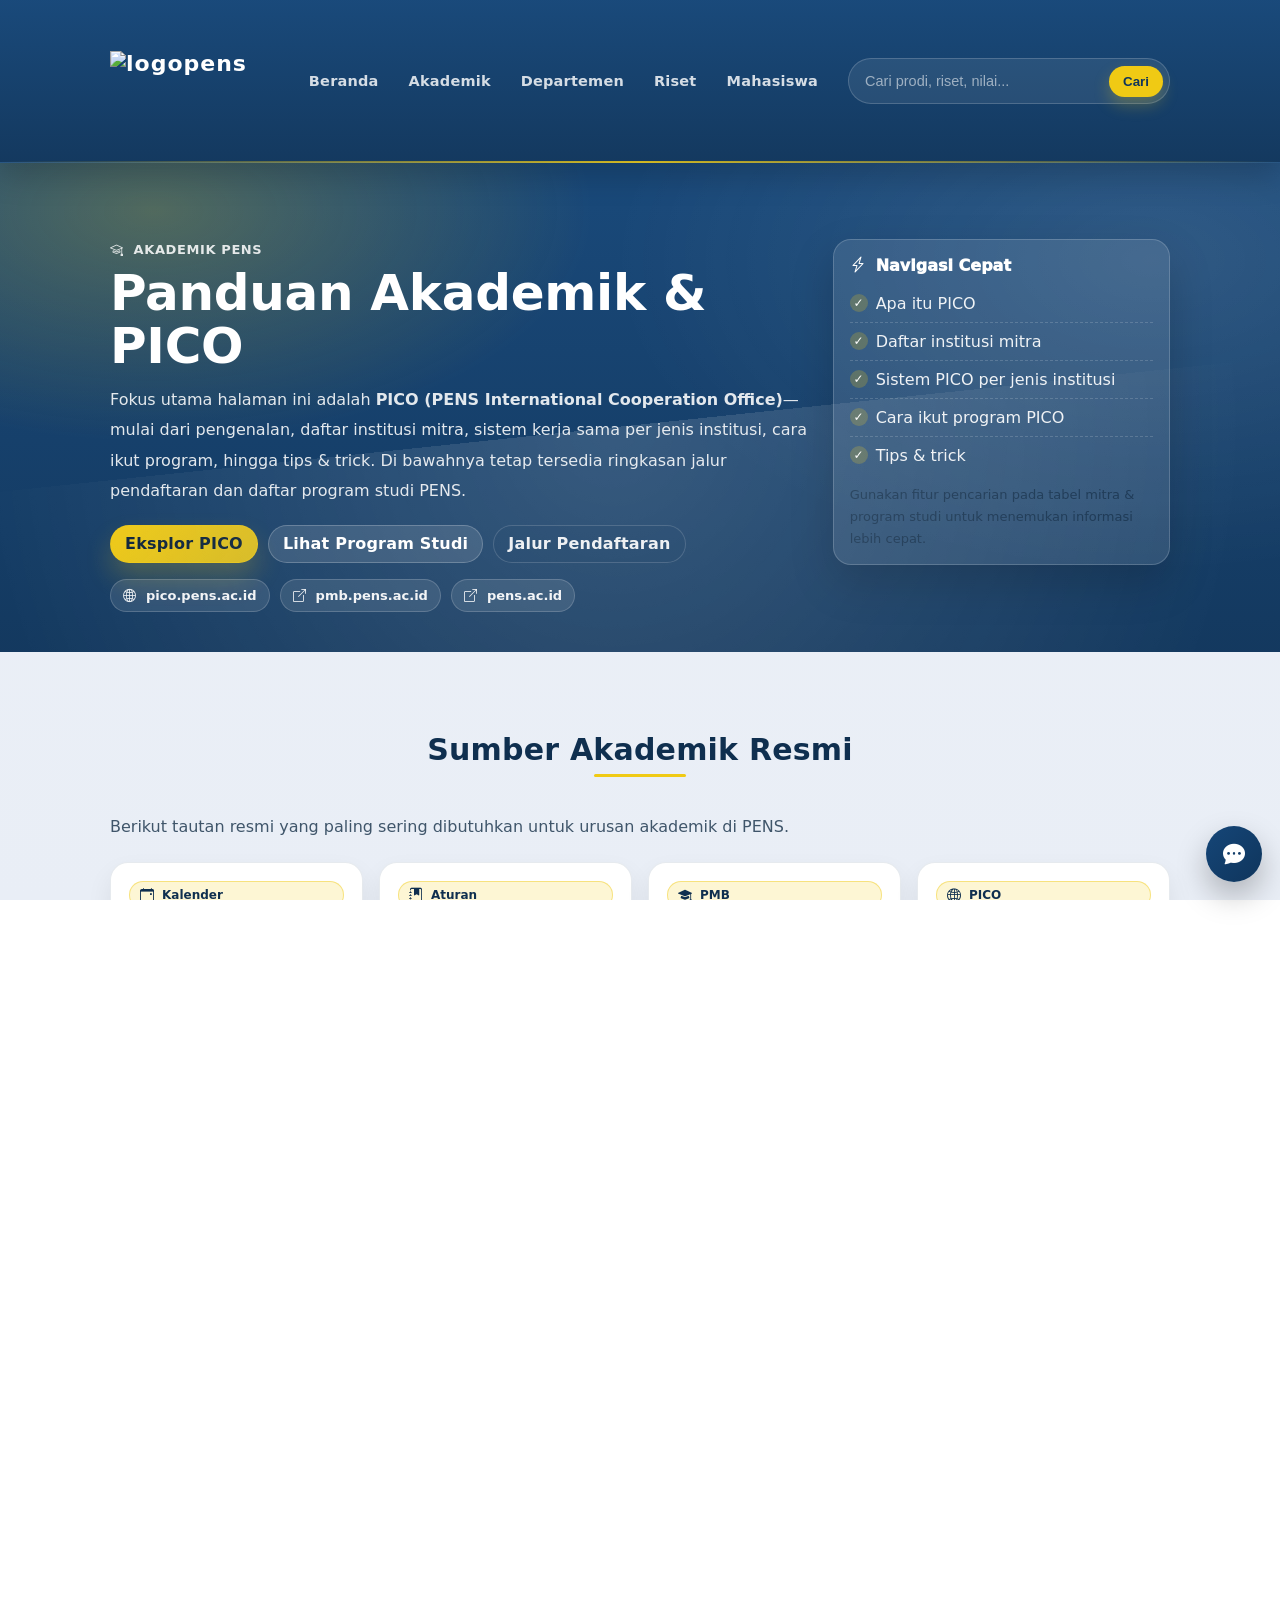
==== akademik.html @ 9e7ff904 "Add files via upload" ====
<!DOCTYPE html>
<html lang="id">
  <head>
    <meta charset="utf-8" />
    <meta name="viewport" content="width=device-width, initial-scale=1.0" />
    <title>Akademik - PENS</title>
    <meta
      name="description"
      content="Informasi akademik PENS: jalur pendaftaran, PICO (International Cooperation Office), dan daftar program studi PENS dari sumber resmi."
    />
    <link
      rel="stylesheet"
      href="https://cdn.jsdelivr.net/npm/bootstrap-icons@1.11.3/font/bootstrap-icons.min.css"
    />
    <style>
      :root {
        /* Warna identitas PENS (biru + kuning keemasan) */
        --pens-blue: #154678;
        --pens-blue-2: #0f355c;
        --pens-gold: #f0ca14;

        /* Neutrals */
        --bg: #f6f8fc;
        --text: #102a43;

        --radius: 14px;
        --shadow: 0 10px 28px rgba(0, 0, 0, 0.18);
        --navbar-h: 74px;
        --subnav-h: 56px;
      }

      * {
        box-sizing: border-box;
      }

      html,
      body {
        height: 100%;
        margin: 0;
        padding: 0;
      }

      body {
        margin: 0;
        font-family: ui-sans-serif, system-ui, -apple-system, Segoe UI, Roboto,
          Arial, sans-serif;
        background: var(--bg);
        color: var(--text);
        padding-top: var(--navbar-h);
      }

      a {
        color: inherit;
      }

      .sr-only {
        position: absolute;
        width: 1px;
        height: 1px;
        padding: 0;
        margin: -1px;
        overflow: hidden;
        clip: rect(0, 0, 0, 0);
        white-space: nowrap;
        border: 0;
      }

      /* NAVBAR */
      .navbar {
        position: fixed;
        inset: 0 0 auto 0;
        z-index: 1000;

        /* Tampilan modern: gradient + sedikit transparan */
        background: linear-gradient(
          180deg,
          rgba(21, 70, 120, 0.98),
          rgba(15, 53, 92, 0.98)
        );
        border-bottom: 1px solid rgba(255, 255, 255, 0.08);
        box-shadow: 0 14px 28px rgba(0, 0, 0, 0.18);
        backdrop-filter: blur(10px);
      }

      .navbar::after {
        /* garis aksen tipis kuning khas */
        content: "";
        position: absolute;
        left: 0;
        right: 0;
        bottom: -1px;
        height: 2px;
        background: linear-gradient(
          90deg,
          transparent,
          var(--pens-gold),
          transparent
        );
        opacity: 0.85;
        pointer-events: none;
      }

      .container {
        max-width: 1200px;
        margin: 0 auto;
        padding: 12px 20px;
        min-height: var(--navbar-h);
        display: flex;
        align-items: center;
        justify-content: space-between;
        gap: 16px;
        flex-wrap: wrap;
      }

      /* BRAND */
      .brand {
        display: inline-flex;
        align-items: center;
        padding: 0;
        font-size: 22px;
        font-weight: 850;
        letter-spacing: 1px;
        color: #ffffff;
        text-decoration: none;
        border-radius: 12px;
        transition: background 180ms ease;
      }

      .brand:hover {
        background: rgba(255, 255, 255, 0.08);
      }

      .brand:focus-visible {
        outline: 3px solid rgba(240, 202, 20, 0.55);
        outline-offset: 2px;
      }

      .brand-accent {
        color: var(--pens-gold);
      }

      /* TOGGLER */
      .navbar-toggler {
        display: none;
        background: rgba(255, 255, 255, 0.06);
        border: 1px solid rgba(255, 255, 255, 0.2);
        padding: 10px;
        border-radius: 12px;
        cursor: pointer;
        transition: transform 160ms ease, background 160ms ease,
          border-color 160ms ease;
      }

      .navbar-toggler:hover {
        transform: translateY(-1px);
        background: rgba(255, 255, 255, 0.09);
        border-color: rgba(255, 255, 255, 0.28);
      }

      .navbar-toggler:focus-visible {
        outline: 3px solid rgba(240, 202, 20, 0.55);
        outline-offset: 2px;
      }

      .toggler-icon {
        width: 22px;
        height: 2px;
        background: #ffffff;
        position: relative;
        display: block;
        border-radius: 99px;
        transition: background 160ms ease;
      }

      .toggler-icon::before,
      .toggler-icon::after {
        content: "";
        width: 22px;
        height: 2px;
        background: #ffffff;
        position: absolute;
        left: 0;
        border-radius: 99px;
        transition: transform 180ms ease, top 180ms ease;
      }

      .toggler-icon::before {
        top: -6px;
      }

      .toggler-icon::after {
        top: 6px;
      }

      /* Animasi jadi X saat open */
      .navbar.is-open .toggler-icon {
        background: transparent;
      }

      .navbar.is-open .toggler-icon::before {
        top: 0;
        transform: rotate(45deg);
      }

      .navbar.is-open .toggler-icon::after {
        top: 0;
        transform: rotate(-45deg);
      }

      /* COLLAPSE */
      .navbar-collapse {
        display: flex;
        align-items: center;
        gap: 18px;
      }

      /* NAV */
      .navbar-nav {
        list-style: none;
        display: flex;
        gap: 6px;
        padding: 0;
        margin: 0;
        flex-wrap: wrap;
      }

      .nav-link {
        display: block;
        padding: 10px 12px;
        border-radius: 12px;
        color: rgba(255, 255, 255, 0.82);
        text-decoration: none;
        font-weight: 650;
        font-size: 14.5px;
        letter-spacing: 0.2px;
        position: relative;
        transition: background 160ms ease, color 160ms ease;
      }

      .nav-link:hover {
        background: rgba(240, 202, 20, 0.14);
        color: #ffffff;
      }

      .nav-link:focus-visible {
        outline: 3px solid rgba(240, 202, 20, 0.55);
        outline-offset: 2px;
      }

      .nav-link::after {
        content: "";
        position: absolute;
        left: 12px;
        right: 12px;
        bottom: 6px;
        height: 2px;
        border-radius: 99px;
        background: var(--pens-gold);
        transform: scaleX(0);
        transform-origin: left;
        transition: transform 180ms ease;
        opacity: 0.9;
      }

      .nav-link:hover::after {
        transform: scaleX(1);
      }

      /* SEARCH */
      .navbar-search {
        display: flex;
        align-items: center;
        gap: 10px;
        padding: 6px 6px 6px 10px;
        border-radius: 999px;
        background: rgba(255, 255, 255, 0.08);
        border: 1px solid rgba(255, 255, 255, 0.18);
        transition: border-color 160ms ease, background 160ms ease,
          box-shadow 160ms ease;
      }

      .navbar-search:focus-within {
        border-color: rgba(240, 202, 20, 0.55);
        background: rgba(255, 255, 255, 0.11);
        box-shadow: 0 0 0 4px rgba(240, 202, 20, 0.18);
      }

      .navbar-search input {
        width: 240px;
        min-width: 120px;
        border: 0;
        outline: none;
        background: transparent;
        color: #ffffff;
        font-size: 14.5px;
        padding: 8px 6px;
        caret-color: var(--pens-gold);
      }

      .navbar-search input::placeholder {
        color: rgba(255, 255, 255, 0.55);
      }

      .navbar-search button {
        border: 0;
        background: var(--pens-gold);
        color: var(--pens-blue-2);
        font-weight: 800;
        padding: 8px 14px;
        border-radius: 999px;
        cursor: pointer;
        box-shadow: 0 8px 16px rgba(240, 202, 20, 0.26);
        transition: transform 140ms ease, filter 140ms ease;
        white-space: nowrap;
      }

      .navbar-search button:hover {
        filter: brightness(1.05);
        transform: translateY(-1px);
      }

      .navbar-search button:active {
        transform: translateY(0);
      }

      /* MOBILE — ≤ 1020px (CLEAN, SINGLE BLOCK) */

      /* FOOTER (addons) */
      .footer-brand .footer-desc {
        max-width: 48ch;
      }
      .footer-meta {
        display: flex;
        gap: 10px;
        align-items: flex-start;
        margin-top: 12px;
        opacity: 0.95;
      }
      .footer-meta i {
        margin-top: 2px;
      }

      .footer-pills {
        display: flex;
        flex-wrap: wrap;
        gap: 10px;
        margin-top: 12px;
      }
      .footer-pill {
        display: inline-flex;
        align-items: center;
        gap: 10px;
        padding: 10px 12px;
        border-radius: 999px;
        border: 1px solid rgba(255, 255, 255, 0.18);
        background: rgba(255, 255, 255, 0.08);
        text-decoration: none;
        font-weight: 800;
        line-height: 1;
      }
      .footer-pill:hover {
        background: rgba(255, 255, 255, 0.12);
        text-decoration: none;
      }
      .footer-pill--ghost {
        background: transparent;
      }
      .footer-help {
        margin-top: 16px;
        padding-top: 12px;
        border-top: 1px solid rgba(255, 255, 255, 0.14);
      }
      .footer-help__title {
        margin: 0 0 8px;
      }
      .footer-help__text {
        margin: 0 0 12px;
        color: rgba(255, 255, 255, 0.82);
      }

      .footer-bottom-inner {
        display: flex;
        align-items: center;
        justify-content: space-between;
        gap: 12px;
        flex-wrap: wrap;
      }
      .footer-bottom-links a {
        color: rgba(255, 255, 255, 0.75);
      }

      @media (max-width: 1020px) {
        :root {
          --nav-h-mobile: 60px;
        }

        .navbar {
          top: 0;
          left: 0;
          right: 0;
          width: 100%;
          border-radius: 0;
          overflow: visible;
          box-shadow: 0 8px 18px rgba(0, 0, 0, 0.18);
        }

        .navbar .container {
          min-height: var(--nav-h-mobile);
          height: auto;
          padding: calc(env(safe-area-inset-top) + 10px) 14px 10px;
          display: flex;
          align-items: center;
          justify-content: space-between;
          flex-wrap: wrap;
          gap: 12px;
        }

        .brand {
          padding: 0;
          margin: 0;
          font-size: 20px;;
        }

        .navbar-toggler {
          width: 44px;
          height: 44px;
          padding: 8px;
          display: inline-flex;
          align-items: center;
          justify-content: center;
          border: 2px solid rgba(255, 255, 255, 0.55);
          background: rgba(255, 255, 255, 0.1);
          border-radius: 12px;
          box-shadow: none;
        }

        .navbar-toggler:hover {
          border-color: rgba(255, 255, 255, 0.75);
          background: rgba(255, 255, 255, 0.14);
        }

        .navbar-toggler:focus-visible {
          outline: 2px solid rgba(240, 202, 20, 0.85);
          outline-offset: 2px;
          box-shadow: none;
        }

        .toggler-icon,
        .toggler-icon::before,
        .toggler-icon::after {
          height: 2.5px;
        }
        .toggler-icon::before {
          top: -7px;
        }
        .toggler-icon::after {
          top: 7px;
        }

        .navbar-collapse {
          width: 100%;
          margin-top: 0;
          padding: 0;
          border: 0;
          background: transparent;
          max-height: 0;
          overflow: hidden; /* vertical hidden saat closed */
          opacity: 0;
          transform: translateY(-6px);
          transition: max-height 260ms ease, opacity 220ms ease,
            transform 220ms ease, padding 220ms ease, margin-top 220ms ease;
        }

        .navbar-collapse.show {
          display: flex;
          flex-direction: column;
          align-items: stretch;
          gap: 10px;
          margin-top: 8px;
          margin-bottom: 14px;
          padding: 12px 12px 16px;
          max-height: calc(100vh - 140px);
          overflow: auto;
          overflow-x: hidden;
          opacity: 1;
          transform: translateY(0);
          background: linear-gradient(180deg, #143b63, #0f2f4f);
          border-top: 1px solid rgba(255, 255, 255, 0.12);
          border-radius: 14px;
        }

        .navbar-collapse.show * {
          max-width: 100%;
        }

        .navbar-nav {
          width: 100%;
          flex-direction: column;
          align-items: stretch;
          gap: 6px;
        }

        .nav-link {
          width: 100%;
          padding: 12px 14px;
          color: #fff;
        }

        .nav-link::after {
          display: none;
        }

        .navbar-search {
          width: 100%;
          border-radius: 14px;
          padding: 6px;
          background: rgba(255, 255, 255, 0.08);
          border: 1px solid rgba(255, 255, 255, 0.18);
        }

        .navbar-search input {
          width: 100%;
          min-width: 0;
          background: transparent;
          color: #fff;
        }

        .navbar-search input::placeholder {
          color: rgba(255, 255, 255, 0.65);
        }

        .navbar-search button {
          background: #f5c400;
          color: #0f2f4f;
          padding: 10px 18px;
          font-weight: 700;
          border-radius: 999px;
          box-shadow: none; /* lebih clean di mobile */
        }

        .navbar-search button:hover {
          background: #ffd84d;
        }

        html,
        body {
          overflow-x: hidden;
        }
      }

      @media (prefers-reduced-motion: reduce) {
        * {
          transition: none !important;
          scroll-behavior: auto !important;
        }
      }
      /* id = home */
      .hero-section {
        background: linear-gradient(rgba(0, 0, 0, 0.7), rgba(0, 0, 0, 0.7)),
          url("https://raw.githubusercontent.com/dikaaaxyz/dikagantengaamiin/4d55f234ae7c340f01a2cbd4d9b361f4d20daf10/Tanpa%20judul%20(1600%20x%20900%20piksel).png");
        background-size: cover;
        background-position: center;
        color: white;
        padding: 150px 0;
        text-align: center;
        animation: fadeIn 1.5s ease-in-out;
      }

      html,
      body {
        overflow-x: hidden;
      }

      .section-container {
        max-width: 1200px;
        margin: 0 auto;
        padding: 0 20px;
      }

      .page-section {
        padding: 80px 0;
      }

      .page-section-alt {
        background: rgba(21, 70, 120, 0.04);
      }

      .section-title {
        position: relative;
        margin: 0 0 36px;
        padding-bottom: 10px;
        text-align: center;
        font-size: 30px;
        font-weight: 900;
        letter-spacing: 0.2px;
        color: #0f2f4f;
      }

      .section-title2 {
        position: relative;
        margin: 0 0 36px;
        padding-bottom: 10px;
        text-align: center;
        font-size: 30px;
        font-weight: 900;
        letter-spacing: 0.2px;
        color: rgb(255, 255, 255);
      }

      .section-title::after {
        content: "";
        position: absolute;
        bottom: 0;
        left: 50%;
        transform: translateX(-50%);
        width: 92px;
        height: 3px;
        background: var(--pens-gold);
        border-radius: 99px;
      }

      .section-title2::after {
        content: "";
        position: absolute;
        bottom: 0;
        left: 50%;
        transform: translateX(-50%);
        width: 92px;
        height: 3px;
        background: var(--pens-gold);
        border-radius: 99px;
      }
      /* HERO content overlay */
      .hero-container {
        max-width: 980px;
        margin: 0 auto;
        padding: 0 20px;
        animation: fadeIn 1.2s ease-in-out;
      }

      .hero-title {
        font-size: clamp(28px, 4vw, 54px);
        font-weight: 950;
        margin: 0 0 12px;
        letter-spacing: 0.2px;
      }

      .hero-subtitle {
        max-width: 720px;
        margin: 0 auto 22px;
        font-size: clamp(14px, 1.5vw, 18px);
        color: rgba(255, 255, 255, 0.85);
        line-height: 1.7;
      }

      .hero-actions {
        display: flex;
        gap: 12px;
        justify-content: center;
        flex-wrap: wrap;
      }

      .btn-hero {
        display: inline-flex;
        align-items: center;
        justify-content: center;
        padding: 12px 18px;
        border-radius: 999px;
        background: var(--pens-gold);
        color: var(--pens-blue-2);
        font-weight: 850;
        text-decoration: none;
        transition: transform 140ms ease, filter 140ms ease,
          background 140ms ease;
        box-shadow: 0 10px 22px rgba(240, 202, 20, 0.22);
      }

      .btn-hero:hover {
        transform: translateY(-2px);
        filter: brightness(1.05);
      }

      .btn-hero.btn-ghost {
        background: rgba(255, 255, 255, 0.1);
        color: #fff;
        border: 1px solid rgba(255, 255, 255, 0.35);
        box-shadow: none;
      }

      .btn-hero.btn-ghost:hover {
        background: rgba(255, 255, 255, 0.14);
      }

      /* ABOUT */
      .about-grid {
        display: grid;
        grid-template-columns: 1.1fr 0.9fr;
        gap: 26px;
        align-items: center;
      }

      .about-media img {
        width: 100%;
        height: 360px;
        object-fit: cover;
        border-radius: 18px;
        box-shadow: 0 16px 34px rgba(0, 0, 0, 0.14);
      }

      .about-content h3 {
        margin: 0 0 10px;
        font-size: 22px;
        font-weight: 900;
        color: #0f2f4f;
      }

      .about-content p {
        margin: 0 0 18px;
        line-height: 1.8;
        color: rgba(16, 42, 67, 0.9);
      }

      .info-cards {
        display: grid;
        grid-template-columns: 1fr 1fr;
        gap: 12px;
      }

      .mini-card {
        background: #fff;
        border: 1px solid rgba(15, 53, 92, 0.1);
        border-radius: 16px;
        padding: 14px 14px 12px;
        box-shadow: 0 10px 22px rgba(0, 0, 0, 0.06);
      }

      .mini-title {
        font-weight: 900;
        color: #0f2f4f;
        margin-bottom: 6px;
      }

      .mini-text {
        color: rgba(16, 42, 67, 0.85);
        line-height: 1.6;
        font-size: 14px;
      }

      /* ACCORDION (modern + smooth) */
      .accordion {
        display: flex;
        flex-direction: column;
        gap: 12px;
        margin-top: 18px;
      }

      .acc-item {
        border-radius: 18px;
        overflow: hidden;
        border: 1px solid rgba(15, 47, 79, 0.1);
        background: linear-gradient(
          180deg,
          rgba(255, 255, 255, 0.94),
          rgba(255, 255, 255, 0.86)
        );
        box-shadow: 0 14px 34px rgba(2, 12, 27, 0.08);
      }

      .acc-trigger {
        width: 100%;
        border: 0;
        background: transparent;
        cursor: pointer;
        display: flex;
        align-items: center;
        justify-content: space-between;
        gap: 14px;
        padding: 16px 16px;
        text-align: left;
      }

      .acc-trigger:hover {
        background: rgba(15, 47, 79, 0.04);
      }

      .acc-trigger:focus-visible {
        outline: 3px solid rgba(240, 202, 20, 0.55);
        outline-offset: 2px;
      }

      .acc-left {
        display: grid;
        gap: 3px;
      }

      .acc-kicker {
        font-size: 12px;
        font-weight: 900;
        letter-spacing: 0.6px;
        text-transform: uppercase;
        color: rgba(15, 47, 79, 0.65);
      }

      .acc-title {
        font-size: 16px;
        font-weight: 950;
        color: #0f2f4f;
        line-height: 1.2;
      }

      .acc-right {
        display: inline-flex;
        align-items: center;
        gap: 10px;
        flex-shrink: 0;
      }

      .acc-chip {
        font-size: 12px;
        font-weight: 850;
        padding: 6px 10px;
        border-radius: 999px;
        color: #0f2f4f;
        background: rgba(240, 202, 20, 0.24);
        border: 1px solid rgba(240, 202, 20, 0.35);
      }

      .acc-icon {
        transition: transform 360ms cubic-bezier(0.2, 0.8, 0.2, 1);
        color: rgba(15, 47, 79, 0.85);
      }

      .acc-item.is-open .acc-icon {
        transform: rotate(180deg);
      }

      .acc-panel {
        display: grid;
        grid-template-rows: 0fr;
        opacity: 0;
        transform: translateY(-4px);
        pointer-events: none;
        transition: grid-template-rows 420ms cubic-bezier(0.2, 0.8, 0.2, 1),
          opacity 320ms cubic-bezier(0.2, 0.8, 0.2, 1),
          transform 320ms cubic-bezier(0.2, 0.8, 0.2, 1);
      }

      .acc-item.is-open .acc-panel {
        grid-template-rows: 1fr;
        opacity: 1;
        transform: translateY(0);
        pointer-events: auto;
      }

      .acc-inner {
        overflow: hidden; /* penting untuk animasi grid rows */
        padding: 0 16px 16px;
      }

      .joss-figure {
        margin: 0;
      }

      .joss-img {
        width: 100%;
        height: 200px;
        object-fit: cover;
        border-radius: 14px;
        border: 1px solid rgba(15, 47, 79, 0.1);
      }

      .muted {
        margin: 10px 2px 0;
        color: rgba(16, 42, 67, 0.7);
        font-size: 13px;
        line-height: 1.5;
      }

      .pill-row {
        display: flex;
        flex-wrap: wrap;
        gap: 8px;
        margin-top: 12px;
      }

      .pill-soft {
        display: inline-flex;
        align-items: center;
        padding: 8px 10px;
        border-radius: 999px;
        background: rgba(15, 47, 79, 0.06);
        border: 1px solid rgba(15, 47, 79, 0.1);
        color: rgba(15, 47, 79, 0.88);
        font-size: 13px;
        font-weight: 750;
      }

      .vm-grid {
        display: grid;
        grid-template-columns: 1fr;
        gap: 14px;
      }

      .vm-block {
        border-radius: 14px;
        padding: 12px 12px;
        background: rgba(15, 47, 79, 0.03);
        border: 1px solid rgba(15, 47, 79, 0.08);
      }

      .vm-title {
        margin: 0 0 8px;
        font-size: 14px;
        font-weight: 950;
        color: #0f2f4f;
      }

      .vm-vision {
        margin: 0;
        font-size: 15px;
        line-height: 1.75;
        color: rgba(16, 42, 67, 0.9);
      }

      .vm-list {
        margin: 0;
        padding-left: 18px;
        color: rgba(16, 42, 67, 0.88);
        line-height: 1.8;
      }

      .vm-list li + li {
        margin-top: 8px;
      }

      .note {
        margin: 12px 2px 0;
        font-size: 13px;
        color: rgba(16, 42, 67, 0.65);
      }

      @media (min-width: 860px) {
        .vm-grid {
          grid-template-columns: 1fr;
        }
      }

      /* Reduced motion */
      @media (prefers-reduced-motion: reduce) {
        .acc-icon,
        .acc-panel,
        .reveal {
          transition: none !important;
        }
      }

      /* STATS */
      .stats-section {
        background: linear-gradient(
          90deg,
          var(--pens-blue),
          var(--pens-blue-2)
        );
        color: #fff;
        padding: 44px 0;
      }

      .stats-grid {
        display: grid;
        grid-template-columns: repeat(4, 1fr);
        gap: 14px;
      }

      .stat-item {
        text-align: center;
        padding: 18px 12px;
        border-radius: 18px;
        background: rgba(255, 255, 255, 0.08);
        border: 1px solid rgba(255, 255, 255, 0.14);
      }

      .stat-number {
        font-size: 34px;
        font-weight: 950;
        margin-bottom: 6px;
        letter-spacing: 0.3px;
      }

      .stat-label {
        color: rgba(255, 255, 255, 0.85);
        font-weight: 650;
      }

      /* CARDS */
      .card-grid {
        display: grid;
        grid-template-columns: repeat(3, 1fr);
        gap: 16px;
      }

      .content-card {
        background: #fff;
        border-radius: 18px;
        padding: 18px 18px 16px;
        border: 1px solid rgba(15, 53, 92, 0.1);
        box-shadow: 0 12px 26px rgba(0, 0, 0, 0.07);
        transition: transform 220ms ease, box-shadow 220ms ease;
      }

      .content-card:hover {
        transform: translateY(-4px);
        box-shadow: 0 20px 34px rgba(0, 0, 0, 0.1);
      }

      .card-badge {
        display: inline-block;
        font-weight: 900;
        font-size: 12px;
        padding: 6px 10px;
        border-radius: 999px;
        background: rgba(240, 202, 20, 0.18);
        color: #0f2f4f;
        border: 1px solid rgba(240, 202, 20, 0.45);
        margin-bottom: 10px;
      }

      .content-card h3 {
        margin: 0 0 8px;
        color: #0f2f4f;
        font-weight: 950;
        font-size: 18px;
      }

      .content-card p {
        margin: 0 0 12px;
        color: rgba(16, 42, 67, 0.88);
        line-height: 1.7;
      }

      .card-list {
        margin: 0;
        padding-left: 18px;
        color: rgba(16, 42, 67, 0.88);
        line-height: 1.8;
      }

      /* TABLE */
      .table-wrap {
        border-radius: 18px;
        overflow: auto;
        border: 1px solid rgba(15, 53, 92, 0.12);
        box-shadow: 0 12px 26px rgba(0, 0, 0, 0.06);
        background: #fff;
      }

      .pretty-table {
        width: 100%;
        border-collapse: collapse;
        min-width: 560px;
      }

      .pretty-table th,
      .pretty-table td {
        padding: 14px 16px;
        text-align: left;
        border-bottom: 1px solid rgba(15, 53, 92, 0.1);
        vertical-align: middle;
      }

      .pretty-table thead th {
        background: rgba(15, 53, 92, 0.92);
        color: #fff;
        font-weight: 900;
        letter-spacing: 0.2px;
      }

      .pretty-table tbody tr:hover {
        background: rgba(21, 70, 120, 0.04);
      }

      .pill {
        display: inline-block;
        padding: 6px 10px;
        border-radius: 999px;
        font-weight: 850;
        font-size: 12px;
      }

      .pill-good {
        background: rgba(34, 197, 94, 0.14);
        color: #166534;
        border: 1px solid rgba(34, 197, 94, 0.35);
      }

      .pill-ok {
        background: rgba(240, 202, 20, 0.16);
        color: #6b4f00;
        border: 1px solid rgba(240, 202, 20, 0.45);
      }

      /* GALLERY */
      .gallery-grid {
        display: grid;
        grid-template-columns: repeat(3, 1fr);
        gap: 14px;
      }

      .gallery-item {
        overflow: hidden;
        border-radius: 18px;
        box-shadow: 0 12px 26px rgba(0, 0, 0, 0.1);
        border: 1px solid rgba(15, 53, 92, 0.08);
        background: #fff;
        transform: translateZ(0);
      }

      .gallery-item img {
        width: 100%;
        height: 210px;
        object-fit: cover;
        transition: transform 420ms ease;
        display: block;
      }

      .gallery-item:hover img {
        transform: scale(1.06);
      }

      /* FOOTER */
      .site-footer {
        background: #212529;
        color: rgba(255, 255, 255, 0.9);
        padding: 56px 0 0;
      }

      .footer-grid {
        display: grid;
        grid-template-columns: 1.2fr 0.8fr 1fr;
        gap: 18px;
        align-items: start;
      }

      .footer-col h3,
      .footer-col h4 {
        margin: 0 0 12px;
        color: #fff;
        font-weight: 950;
      }

      .footer-col p {
        margin: 0 0 10px;
        line-height: 1.7;
      }

      .footer-col ul {
        list-style: none;
        padding: 0;
        margin: 0;
        display: grid;
        gap: 10px;
      }

      .footer-col a {
        color: rgba(255, 255, 255, 0.9);
        text-decoration: none;
      }

      .footer-col a:hover {
        color: var(--pens-gold);
        text-decoration: underline;
      }

      .footer-bottom {
        margin-top: 26px;
        padding: 16px 0;
        border-top: 1px solid rgba(255, 255, 255, 0.14);
        color: rgba(255, 255, 255, 0.75);
      }

      /* REVEAL on scroll */
      .reveal {
        opacity: 0;
        transform: translateY(14px);
        will-change: transform, opacity;
        transition: opacity 620ms cubic-bezier(0.2, 0.8, 0.2, 1),
          transform 620ms cubic-bezier(0.2, 0.8, 0.2, 1);
      }

      .reveal.in-view {
        opacity: 1;
        transform: translateY(0);
      }

      /* RESPONSIVE */
      @media (max-width: 1020px) {
        .about-grid {
          grid-template-columns: 1fr;
        }

        .about-media img {
          height: 280px;
        }

        .stats-grid {
          grid-template-columns: repeat(2, 1fr);
        }

        .card-grid {
          grid-template-columns: 1fr;
        }

        .gallery-grid {
          grid-template-columns: repeat(2, 1fr);
        }

        .footer-grid {
          grid-template-columns: 1fr;
        }
      }

      @media (max-width: 560px) {
        .gallery-grid {
          grid-template-columns: 1fr;
        }
      }

      /* =========================
         GALLERY SLIDER (klikable)
         ========================= */

      .gallery-slider {
        position: relative;
        margin-top: 18px;
      }

      .gs-viewport {
        overflow-x: auto;
        overflow-y: hidden;
        scroll-snap-type: x mandatory;
        scroll-behavior: smooth;
        border-radius: 22px;
        box-shadow: 0 16px 34px rgba(0, 0, 0, 0.14);
        border: 1px solid rgba(15, 53, 92, 0.1);
        background: #fff;
      }

      @media (prefers-reduced-motion: reduce) {
        .gs-viewport {
          scroll-behavior: auto;
        }
      }

      .gs-track {
        display: flex;
        width: 100%;
      }

      .gs-slide {
        flex: 0 0 100%;
        scroll-snap-align: start;
        position: relative;
        display: block;
        height: clamp(240px, 42vw, 460px);
        color: inherit;
        text-decoration: none;
        outline: none;
      }

      .gs-slide img {
        width: 100%;
        height: 100%;
        object-fit: cover;
        display: block;
        user-select: none;
        -webkit-user-drag: none;
      }

      .gs-caption {
        position: absolute;
        left: 18px;
        right: 18px;
        bottom: 16px;
        display: inline-flex;
        flex-direction: column;
        gap: 4px;
        padding: 12px 14px;
        border-radius: 16px;
        background: rgba(0, 0, 0, 0.42);
        color: #fff;
        backdrop-filter: blur(6px);
        max-width: 520px;
      }

      .gs-title {
        font-weight: 800;
        letter-spacing: 0.2px;
        font-size: 1.02rem;
      }

      .gs-sub {
        font-size: 0.92rem;
        opacity: 0.9;
      }

      .gs-slide:focus-visible .gs-caption {
        outline: 2px solid rgba(255, 255, 255, 0.85);
        outline-offset: 2px;
      }

      /* tombol panah */
      .gs-nav {
        position: absolute;
        top: 50%;
        transform: translateY(-50%);
        width: 44px;
        height: 44px;
        border-radius: 999px;
        border: none;
        background: rgba(255, 255, 255, 0.92);
        box-shadow: 0 12px 24px rgba(0, 0, 0, 0.18);
        display: grid;
        place-items: center;
        cursor: pointer;
        transition: transform 150ms ease, opacity 150ms ease;
        z-index: 2;
      }

      .gs-nav svg {
        width: 22px;
        height: 22px;
        color: rgba(15, 53, 92, 0.92);
      }

      .gs-prev {
        left: 14px;
      }
      .gs-next {
        right: 14px;
      }

      .gs-nav:hover {
        transform: translateY(-50%) scale(1.04);
      }

      .gs-nav:active {
        transform: translateY(-50%) scale(0.98);
      }

      .gs-nav:focus-visible {
        outline: 2px solid var(--pens-gold);
        outline-offset: 3px;
      }

      @media (max-width: 520px) {
        .gs-nav {
          width: 40px;
          height: 40px;
        }
        .gs-prev {
          left: 10px;
        }
        .gs-next {
          right: 10px;
        }
        .gs-caption {
          left: 12px;
          right: 12px;
          bottom: 12px;
        }
      }

      /* dots */
      .gs-dots {
        position: absolute;
        left: 50%;
        bottom: 12px;
        transform: translateX(-50%);
        display: flex;
        gap: 8px;
        padding: 8px 10px;
        border-radius: 999px;
        background: rgba(0, 0, 0, 0.22);
        z-index: 2;
      }

      .gs-dot {
        width: 10px;
        height: 10px;
        border-radius: 999px;
        border: 1px solid rgba(255, 255, 255, 0.75);
        background: transparent;
        cursor: pointer;
        padding: 0;
      }

      .gs-dot.is-active {
        background: rgba(255, 255, 255, 0.95);
      }

      .gs-dot:focus-visible {
        outline: 2px solid var(--pens-gold);
        outline-offset: 3px;
      }

      .glass {
        position: relative;
        overflow: hidden;
      }

      .glass::before {
        content: "";
        position: absolute;
        inset: -40%;
        background: radial-gradient(
          circle at 30% 30%,
          rgba(255, 255, 255, 0.35),
          rgba(255, 255, 255, 0) 60%
        );
        transform: rotate(10deg);
        pointer-events: none;
      }

      .glass {
        background: rgba(255, 255, 255, 0.18);
      }

      @supports (
        (backdrop-filter: blur(10px)) or (-webkit-backdrop-filter: blur(10px))
      ) {
        .glass {
          background: rgba(255, 255, 255, 0.1);
          backdrop-filter: blur(10px) saturate(160%);
          -webkit-backdrop-filter: blur(10px) saturate(160%);
        }
      }

      /* =========================================================
         PRESTASI INSTITUSI — ULTRA ANIMATION (canvas + glow + tilt)
         ========================================================= */

      .stats-section {
        position: relative;
        overflow: hidden;
        isolation: isolate;
        padding: 72px 0;
      }

      /* moving aurora overlay */
      .stats-section::before {
        content: "";
        position: absolute;
        inset: -40%;
        background: radial-gradient(
            circle at 20% 30%,
            rgba(240, 202, 20, 0.26),
            transparent 55%
          ),
          radial-gradient(
            circle at 70% 20%,
            rgba(255, 255, 255, 0.1),
            transparent 60%
          ),
          radial-gradient(
            circle at 80% 80%,
            rgba(21, 70, 120, 0.55),
            transparent 55%
          ),
          radial-gradient(
            circle at 25% 80%,
            rgba(15, 53, 92, 0.65),
            transparent 55%
          );
        filter: blur(18px);
        transform: translate3d(0, 0, 0);
        animation: auroraDrift 10s ease-in-out infinite alternate;
        z-index: 0;
        pointer-events: none;
      }

      @keyframes auroraDrift {
        0% {
          transform: translate3d(-2%, -1%, 0) scale(1.02) rotate(-2deg);
        }
        100% {
          transform: translate3d(2%, 1%, 0) scale(1.06) rotate(2deg);
        }
      }

      .stats-particles {
        position: absolute;
        inset: 0;
        width: 100%;
        height: 100%;
        z-index: 1;
        opacity: 0.55;
        pointer-events: none;
      }

      /* floating orbs */
      .stats-orb {
        position: absolute;
        width: clamp(180px, 26vw, 340px);
        aspect-ratio: 1 / 1;
        border-radius: 999px;
        filter: blur(22px);
        opacity: 0.55;
        z-index: 1;
        pointer-events: none;
        mix-blend-mode: screen;
        animation: orbFloat 8s ease-in-out infinite;
      }
      .orb-1 {
        left: -80px;
        top: -110px;
        background: radial-gradient(
          circle at 30% 30%,
          rgba(240, 202, 20, 0.85),
          rgba(240, 202, 20, 0) 62%
        );
      }
      .orb-2 {
        right: -110px;
        top: 10px;
        background: radial-gradient(
          circle at 30% 30%,
          rgba(255, 255, 255, 0.22),
          rgba(255, 255, 255, 0) 60%
        );
        animation-duration: 10s;
      }
      .orb-3 {
        left: 12%;
        bottom: -140px;
        background: radial-gradient(
          circle at 35% 35%,
          rgba(21, 70, 120, 0.85),
          rgba(21, 70, 120, 0) 62%
        );
        animation-duration: 12s;
      }

      @keyframes orbFloat {
        0% {
          transform: translate3d(0, 0, 0) scale(1);
        }
        50% {
          transform: translate3d(0, -18px, 0) scale(1.04);
        }
        100% {
          transform: translate3d(0, 0, 0) scale(1);
        }
      }

      .stats-section .section-container {
        position: relative;
        z-index: 2;
      }

      .stats-lead {
        margin: -10px auto 28px;
        max-width: 860px;
        text-align: center;
        color: rgba(255, 255, 255, 0.84);
        line-height: 1.75;
        font-weight: 650;
      }

      /* cards */
      .stat-item {
        position: relative;
        overflow: hidden;
        text-align: left;
        padding: 18px 16px 16px;
        border-radius: 22px;
        background: rgba(255, 255, 255, 0.1);
        border: 1px solid rgba(255, 255, 255, 0.16);
        box-shadow: 0 18px 38px rgba(0, 0, 0, 0.18);
        transform: translateY(18px) scale(0.98);
        opacity: 0;
        transform-style: preserve-3d;
        will-change: transform, opacity;
        transition: transform 650ms cubic-bezier(0.2, 0.8, 0.2, 1),
          opacity 650ms ease, box-shadow 320ms ease;
      }

      /* animated border */
      .stat-item::before {
        content: "";
        position: absolute;
        inset: -2px;
        border-radius: 24px;
        background: conic-gradient(
          from 180deg,
          rgba(240, 202, 20, 0),
          rgba(240, 202, 20, 0.75),
          rgba(255, 255, 255, 0.35),
          rgba(240, 202, 20, 0)
        );
        opacity: 0;
        transition: opacity 360ms ease;
        z-index: 0;
        pointer-events: none;

        /* create border-only effect */
        mask: calc();
        -webkit-mask: linear-gradient(#000 0 0) content-box,
          linear-gradient(#000 0 0);
        -webkit-mask-composite: xor;
        mask-composite: exclude;
        padding: 1.4px;
      }

      .stat-item::after {
        content: "";
        position: absolute;
        inset: -40%;
        background: radial-gradient(
          circle at 30% 30%,
          rgba(255, 255, 255, 0.18),
          transparent 60%
        );
        transform: translate3d(-8%, -6%, 0) rotate(10deg);
        opacity: 0.9;
        z-index: 0;
        pointer-events: none;
      }

      .stat-item .stat-icon,
      .stat-item .stat-number,
      .stat-item .stat-label {
        position: relative;
        z-index: 1;
      }

      .stat-icon {
        width: 44px;
        height: 44px;
        border-radius: 14px;
        display: grid;
        place-items: center;
        margin-bottom: 10px;
        color: rgba(255, 255, 255, 0.92);
        background: rgba(240, 202, 20, 0.14);
        border: 1px solid rgba(240, 202, 20, 0.24);
        box-shadow: 0 14px 28px rgba(0, 0, 0, 0.14);
        transform: translateZ(18px);
      }

      .stat-number {
        font-size: 36px;
        font-weight: 980;
        margin-bottom: 6px;
        letter-spacing: 0.4px;
        line-height: 1.05;
        transform: translateZ(24px);
        background: linear-gradient(90deg, #ffffff, var(--pens-gold), #ffffff);
        -webkit-background-clip: text;
        background-clip: text;
        color: transparent;
      }

      /* shimmer sweep */
      .stat-number::after {
        content: "";
        position: absolute;
        inset: -10px -40px;
        background: linear-gradient(
          120deg,
          transparent 10%,
          rgba(255, 255, 255, 0.35) 45%,
          transparent 70%
        );
        transform: translateX(-120%);
        opacity: 0;
        pointer-events: none;
      }

      .stat-label {
        color: rgba(255, 255, 255, 0.86);
        font-weight: 700;
        line-height: 1.55;
        transform: translateZ(14px);
      }

      /* in-view state */
      .stat-item.stat-live {
        opacity: 1;
        transform: translateY(0) scale(1);
      }

      .stat-item.stat-live .stat-number::after {
        opacity: 1;
        animation: shimmerSweep 1.1s ease-out 1;
      }

      @keyframes shimmerSweep {
        0% {
          transform: translateX(-120%);
        }
        100% {
          transform: translateX(120%);
        }
      }

      /* hover/tilt */
      .stat-item:hover {
        box-shadow: 0 26px 56px rgba(0, 0, 0, 0.28);
      }
      .stat-item:hover::before {
        opacity: 0.95;
      }

      /* JS tilt uses vars */
      .stat-item[data-tilt="on"] {
        transform: translateY(var(--lift, 0px)) perspective(980px)
          rotateX(var(--rx, 0deg)) rotateY(var(--ry, 0deg))
          scale(var(--scale, 1));
      }

      .stat-item[data-tilt="on"]:hover {
        --lift: -6px;
        --scale: 1.02;
      }

      /* confetti bits */
      .confetti-bit {
        position: absolute;
        width: 8px;
        height: 12px;
        border-radius: 3px;
        opacity: 0.95;
        z-index: 2;
        pointer-events: none;
        transform: translate3d(0, 0, 0);
        animation: confettiFly 820ms cubic-bezier(0.2, 0.8, 0.2, 1) forwards;
        filter: drop-shadow(0 8px 12px rgba(0, 0, 0, 0.22));
      }

      @keyframes confettiFly {
        0% {
          transform: translate3d(var(--x0), var(--y0), 0) rotate(var(--r0));
          opacity: 0;
        }
        10% {
          opacity: 1;
        }
        100% {
          transform: translate3d(var(--x1), var(--y1), 0) rotate(var(--r1));
          opacity: 0;
        }
      }

      @media (max-width: 560px) {
        .stat-item {
          padding: 16px 14px 14px;
        }
        .stat-number {
          font-size: 34px;
        }
      }

      /* Reduced motion: stop heavy effects */
      @media (prefers-reduced-motion: reduce) {
        .stats-section::before,
        .stats-orb {
          animation: none !important;
        }
        .stat-item,
        .stat-item[data-tilt="on"] {
          transition: none !important;
          transform: none !important;
          opacity: 1 !important;
        }
        .stat-number::after {
          display: none !important;
        }
        .stats-particles {
          display: none !important;
        }
      }

      /* Link kecil untuk tabel (Jalur Pendaftaran) */
      .table-link {
        color: var(--pens-blue);
        font-weight: 800;
        text-decoration: none;
      }

      .table-link:hover {
        text-decoration: underline;
      }

      /* Contact FAB additions: Grup SUFI */
      .contact-sep {
        height: 1px;
        margin: 10px 0;
        border-radius: 999px;
        background: rgba(255, 255, 255, 0.18);
      }
      .contact-link__arrow {
        margin-left: auto;
        opacity: 0.9;
        font-size: 0.95em;
      }
      .contact-link--group {
        background: rgba(255, 255, 255, 0.08);
        border: 1px solid rgba(255, 255, 255, 0.18);
      }
      .contact-link--group:hover {
        background: rgba(255, 255, 255, 0.12);
      }

      .card-source {
        background: rgba(15, 53, 92, 0.06);
        border: 1px solid rgba(15, 53, 92, 0.1);
        border-color: rgba(21, 70, 120, 0.28);
      }
      .card-source:focus-visible {
        outline: 3px solid rgba(240, 202, 20, 0.55);
        outline-offset: 2px;
      }

      /* =========================
         Floating Contact (FAB)
         ========================= */
      .contact-fab {
        position: fixed;
        right: 18px;
        bottom: 18px;
        z-index: 999;
      }
      .contact-fab__btn {
        width: 56px;
        height: 56px;
        border: 0;
        border-radius: 999px;
        background: linear-gradient(
          135deg,
          var(--pens-blue),
          var(--pens-blue-2)
        );
        color: #fff;
        box-shadow: 0 14px 30px rgba(0, 0, 0, 0.25);
        display: grid;
        place-items: center;
        cursor: pointer;
        transition: transform 160ms ease, filter 160ms ease;
      }
      .contact-fab__btn:hover {
        transform: translateY(-1px);
        filter: brightness(1.03);
      }
      .contact-fab__btn:active {
        transform: translateY(0);
      }
      .contact-fab__btn:focus-visible {
        outline: 3px solid rgba(240, 202, 20, 0.55);
        outline-offset: 3px;
      }
      .contact-fab__btn i {
        font-size: 22px;
        line-height: 1;
      }

      .contact-panel {
        position: absolute;
        right: 0;
        bottom: 70px;
        width: min(360px, calc(100vw - 36px));
        background: linear-gradient(
          180deg,
          var(--pens-blue),
          var(--pens-blue-2)
        );
        border: 1px solid rgba(255, 255, 255, 0.16);
        border-radius: 16px;
        box-shadow: var(--shadow);
        overflow: hidden;
        transform: translateY(10px);
        opacity: 0;
        pointer-events: none;
        transition: opacity 160ms ease, transform 200ms ease;
      }
      .contact-fab.is-open .contact-panel {
        opacity: 1;
        transform: translateY(0);
        pointer-events: auto;
      }

      .contact-panel__header {
        padding: 12px 12px 10px;
        display: flex;
        align-items: center;
        justify-content: space-between;
        gap: 10px;
        border-bottom: 1px solid rgba(255, 255, 255, 0.14);
      }
      .contact-panel__title {
        font-weight: 900;
        letter-spacing: 0.2px;
        color: #fff;
      }
      .contact-panel__subtitle {
        font-size: 0.92rem;
        color: rgba(255, 255, 255, 0.82);
        margin-top: 2px;
      }
      .contact-panel__close {
        width: 36px;
        height: 36px;
        border: 0;
        border-radius: 12px;
        background: rgba(255, 255, 255, 0.14);
        color: #fff;
        cursor: pointer;
        font-size: 18px;
        line-height: 1;
        display: grid;
        place-items: center;
        transition: transform 160ms ease, background 160ms ease;
      }
      .contact-panel__close:hover {
        background: rgba(255, 255, 255, 0.22);
        transform: translateY(-1px);
      }
      .contact-panel__close:focus-visible {
        outline: 3px solid rgba(240, 202, 20, 0.55);
        outline-offset: 2px;
      }

      .contact-panel__body {
        padding: 10px;
        display: grid;
        gap: 8px;
      }

      .contact-link {
        display: flex;
        gap: 12px;
        align-items: center;
        padding: 10px 10px;
        border-radius: 14px;
        text-decoration: none;
        border: 1px solid rgba(255, 255, 255, 0.16);
        background: rgba(255, 255, 255, 0.1);
        transition: transform 160ms ease, background 160ms ease,
          border-color 160ms ease;
        color: #fff;
      }
      .contact-link:hover {
        transform: translateY(-1px);
        background: rgba(255, 255, 255, 0.14);
        border-color: rgba(255, 255, 255, 0.24);
      }
      .contact-link:active {
        transform: translateY(0);
      }
      .contact-link:focus-visible {
        outline: 3px solid rgba(240, 202, 20, 0.55);
        outline-offset: 2px;
      }

      .contact-link__icon {
        width: 36px;
        height: 36px;
        border-radius: 12px;
        display: grid;
        place-items: center;
        background: rgba(255, 255, 255, 0.14);
        flex: 0 0 auto;
      }
      .contact-link__icon i {
        font-size: 18px;
        line-height: 1;
      }
      .contact-link__text {
        display: grid;
        gap: 1px;
      }
      .contact-link__label {
        font-weight: 900;
        color: #fff;
      }
      .contact-link__meta {
        font-size: 0.92rem;
        color: rgba(255, 255, 255, 0.8);
      }

      @media (max-width: 560px) {
        .contact-fab {
          right: 14px;
          bottom: 14px;
        }
        .contact-panel {
          width: min(360px, calc(100vw - 28px));
        }
      }

      /* Contact FAB additions: Grup SUFI */
      .contact-sep {
        height: 1px;
        margin: 10px 0;
        border-radius: 999px;
        background: rgba(255, 255, 255, 0.18);
      }
      .contact-link__arrow {
        margin-left: auto;
        opacity: 0.9;
        font-size: 0.95em;
      }
      .contact-link--group {
        background: rgba(255, 255, 255, 0.08);
        border: 1px solid rgba(255, 255, 255, 0.18);
      }
      .contact-link--group:hover {
        background: rgba(255, 255, 255, 0.12);
      }

      /* =========================
         Departemen di PENS (UI polish)
         ========================= */
      .card-grid-4 {
        grid-template-columns: repeat(4, 1fr);
      }
      @media (max-width: 1100px) {
        .card-grid-4 {
          grid-template-columns: repeat(2, 1fr);
        }
      }
      @media (max-width: 640px) {
        .card-grid-4 {
          grid-template-columns: 1fr;
        }
      }

      .content-card {
        display: flex;
        flex-direction: column;
      }
      .content-card p {
        line-height: 1.6;
      }
      .card-badge {
        display: inline-flex;
        align-items: center;
        gap: 8px;
      }
      .card-badge i {
        font-size: 14px;
        line-height: 1;
      }

      .card-source {
        margin-top: auto;
        display: inline-flex;
        align-items: center;
        gap: 8px;
        width: fit-content;
        padding: 10px 12px;
        border-radius: 999px;
        background: rgba(15, 53, 92, 0.06);
        border: 1px solid rgba(15, 53, 92, 0.18);
        color: var(--pens-blue);
        font-weight: 900;
        text-decoration: none;
        transition: transform 180ms ease, background 180ms ease,
          border-color 180ms ease;
      }
      .card-source:hover {
        transform: translateY(-1px);
        background: rgba(15, 53, 92, 0.09);
        border-color: rgba(15, 53, 92, 0.26);
        text-decoration: none;
      }
      .card-source i {
        font-size: 14px;
      }

      /* =========================
         PMB Table (UI polish)
         ========================= */
      .pretty-table thead th {
        position: sticky;
        top: 0;
        z-index: 2;
        box-shadow: 0 1px 0 rgba(255, 255, 255, 0.16) inset;
      }
      .pretty-table tbody tr:nth-child(even) {
        background: rgba(15, 53, 92, 0.02);
      }

      .pmb-jalur {
        display: inline-flex;
        align-items: center;
        gap: 10px;
        white-space: nowrap;
      }
      .pmb-logo {
        width: 34px;
        height: 34px;
        border-radius: 10px;
        box-shadow: 0 6px 16px rgba(15, 53, 92, 0.18);
        border: 1px solid rgba(15, 53, 92, 0.14);
        flex: 0 0 auto;
        object-fit: cover;
      }
      .table-action__icon {
        display: inline-grid;
        place-items: center;
        width: 18px;
        height: 18px;
        font-size: 14px;
        line-height: 1;
      }

      .pmb-info {
        display: flex;
        flex-wrap: wrap;
        align-items: center;
        gap: 10px;
      }

      .table-action {
        display: inline-flex;
        align-items: center;
        gap: 8px;
        padding: 8px 10px;
        border-radius: 999px;
        background: rgba(15, 53, 92, 0.06);
        border: 1px solid rgba(15, 53, 92, 0.18);
        color: var(--pens-blue);
        font-weight: 900;
        text-decoration: none;
        transition: transform 180ms ease, background 180ms ease,
          border-color 180ms ease;
      }
      .table-action:hover {
        transform: translateY(-1px);
        background: rgba(15, 53, 92, 0.09);
        border-color: rgba(15, 53, 92, 0.26);
      }

      @media (max-width: 640px) {
        .pretty-table {
          min-width: 640px;
        } /* keeps readability; scroll via .table-wrap */
      }

      /* =========================
         WARNA DEPARTEMEN (CUSTOM)
         DTIK: biru rgb(0,0,255)
         DTE : kuning "Golkar" (kuning terang) rgb(255,255,0)
         DTMK: merah rgb(255,0,0)
         DTME: ijo tua rgb(0,100,0)
         ========================= */

      :root {
        --dept-dtik: rgb(0, 0, 255);
        --dept-dte: rgb(255, 255, 0);
        --dept-dtmk: rgb(255, 0, 0);
        --dept-dtme: rgb(0, 100, 0);
      }

      .dept {
        /* aksen warna pada container */
        border-top: 6px solid transparent;
        border-left: 4px solid transparent;
      }

      /* DTIK – Teknik Informatika dan Komputer */
      .dept.dtik {
        border-top-color: var(--dept-dtik);
        border-left-color: var(--dept-dtik);
      }
      .dept.dtik .card-badge {
        background: rgba(0, 0, 255, 0.1);
        border-color: rgba(0, 0, 255, 0.35);
        color: rgb(0, 0, 255);
      }

      /* DTE – Teknik Elektro */
      .dept.dte {
        border-top-color: var(--dept-dte);
        border-left-color: var(--dept-dte);
      }
      .dept.dte .card-badge {
        background: rgba(255, 255, 0, 0.18);
        border-color: rgba(255, 255, 0, 0.55);
        color: #111;
      }

      /* DTMK – Teknologi Multimedia Kreatif */
      .dept.dtmk {
        border-top-color: var(--dept-dtmk);
        border-left-color: var(--dept-dtmk);
      }
      .dept.dtmk .card-badge {
        background: rgba(255, 0, 0, 0.1);
        border-color: rgba(255, 0, 0, 0.35);
        color: rgb(255, 0, 0);
      }

      /* DTME – Teknik Mekanika Energi */
      .dept.dtme {
        border-top-color: var(--dept-dtme);
        border-left-color: var(--dept-dtme);
      }
      .dept.dtme .card-badge {
        background: rgba(0, 100, 0, 0.12);
        border-color: rgba(0, 100, 0, 0.35);
        color: rgb(0, 100, 0);
      }

      /* =========================
         AKADEMIK (PICO) PAGE
         - Styles khusus halaman akademik.html
         ========================= */

      body.akd-page {
        /* Permukaan background yang lebih bersih & profesional */
        background: radial-gradient(
            1200px 600px at 10% -10%,
            rgba(240, 202, 20, 0.2),
            transparent 60%
          ),
          radial-gradient(
            1000px 520px at 90% 0%,
            rgba(21, 70, 120, 0.12),
            transparent 55%
          ),
          linear-gradient(180deg, #f6f8fc 0%, #f2f5fb 100%);
      }

      /* Anchor offset supaya judul section tidak ketutup navbar/subnav */
      body.akd-page section[id],
      body.akd-page article[id] {
        scroll-margin-top: calc(var(--navbar-h) + var(--subnav-h, 56px) + 16px);
      }

      .section-lead {
        margin: 0 0 20px;
        max-width: 920px;
        color: rgba(16, 42, 67, 0.78);
        line-height: 1.8;
        font-size: 16px;
      }

      /* Navbar: sedikit lebih “flat” saat scroll */
      .navbar.is-scrolled {
        box-shadow: 0 10px 18px rgba(0, 0, 0, 0.16);
      }

      /* Scroll progress */
      .scroll-progress {
        position: fixed;
        inset: 0 0 auto 0;
        height: 3px;
        width: 0%;
        z-index: 1205;
        background: linear-gradient(
          90deg,
          var(--pens-gold),
          rgba(255, 255, 255, 0.92)
        );
        box-shadow: 0 8px 18px rgba(0, 0, 0, 0.16);
      }

      /* Back to top */
      .back-to-top {
        position: fixed;
        right: 18px;
        bottom: 92px;
        width: 44px;
        height: 44px;
        border-radius: 999px;
        border: 1px solid rgba(255, 255, 255, 0.22);
        background: rgba(15, 53, 92, 0.92);
        color: #fff;
        display: inline-flex;
        align-items: center;
        justify-content: center;
        box-shadow: 0 16px 32px rgba(0, 0, 0, 0.22);
        cursor: pointer;
        opacity: 0;
        pointer-events: none;
        transform: translateY(10px);
        transition: opacity 180ms ease, transform 180ms ease,
          background 180ms ease;
      }
      .back-to-top:hover {
        background: rgba(21, 70, 120, 0.96);
      }
      .back-to-top:focus-visible {
        outline: 3px solid rgba(240, 202, 20, 0.55);
        outline-offset: 3px;
      }
      .back-to-top.is-visible {
        opacity: 1;
        pointer-events: auto;
        transform: translateY(0);
      }

      /* Buttons (akademik.html) */
      .btn-primary,
      .btn-secondary,
      .btn-ghost {
        appearance: none;
        border: 1px solid transparent;
        border-radius: 999px;
        padding: 10px 14px;
        font-weight: 900;
        letter-spacing: 0.2px;
        display: inline-flex;
        align-items: center;
        justify-content: center;
        gap: 10px;
        text-decoration: none;
        cursor: pointer;
        transition: transform 160ms ease, box-shadow 160ms ease,
          background 160ms ease, border-color 160ms ease;
        line-height: 1.05;
        white-space: nowrap;
      }
      .btn-primary {
        background: linear-gradient(
          135deg,
          var(--pens-gold),
          rgba(240, 202, 20, 0.88)
        );
        color: #0b2239;
        box-shadow: 0 14px 26px rgba(240, 202, 20, 0.22);
        border-color: rgba(240, 202, 20, 0.42);
      }
      .btn-primary:hover {
        transform: translateY(-1px);
      }
      .btn-secondary {
        background: rgba(255, 255, 255, 0.12);
        color: #fff;
        border-color: rgba(255, 255, 255, 0.22);
        backdrop-filter: blur(10px);
      }
      .btn-secondary:hover {
        transform: translateY(-1px);
        background: rgba(255, 255, 255, 0.16);
      }
      .btn-ghost {
        background: rgba(15, 53, 92, 0.08);
        color: rgba(255, 255, 255, 0.92);
        border-color: rgba(255, 255, 255, 0.16);
      }
      .ak-cta .btn-secondary,
      .ak-cta .btn-ghost {
        color: var(--pens-blue-2);
        background: rgba(15, 53, 92, 0.06);
        border-color: rgba(15, 53, 92, 0.18);
      }
      .ak-cta .btn-secondary:hover,
      .ak-cta .btn-ghost:hover {
        background: rgba(15, 53, 92, 0.09);
        transform: translateY(-1px);
      }
      .btn-primary:focus-visible,
      .btn-secondary:focus-visible,
      .btn-ghost:focus-visible {
        outline: 3px solid rgba(240, 202, 20, 0.55);
        outline-offset: 3px;
      }

      /* Chip */
      .chip {
        display: inline-flex;
        align-items: center;
        gap: 10px;
        padding: 8px 12px;
        border-radius: 999px;
        text-decoration: none;
        border: 1px solid rgba(255, 255, 255, 0.18);
        background: rgba(255, 255, 255, 0.1);
        color: rgba(255, 255, 255, 0.94);
        backdrop-filter: blur(10px);
        font-weight: 800;
        font-size: 13px;
        transition: transform 160ms ease, background 160ms ease,
          border-color 160ms ease;
      }
      .chip:hover {
        transform: translateY(-1px);
        background: rgba(255, 255, 255, 0.14);
        border-color: rgba(255, 255, 255, 0.25);
      }
      .chip-soft {
        background: rgba(15, 53, 92, 0.06);
        border-color: rgba(15, 53, 92, 0.14);
        color: rgba(16, 42, 67, 0.92);
        backdrop-filter: none;
      }

      /* HERO */
      .ak-page-hero {
        position: relative;
        padding: clamp(44px, 6vw, 92px) 0 40px;
        background: radial-gradient(
            800px 420px at 12% 10%,
            rgba(240, 202, 20, 0.26),
            transparent 55%
          ),
          radial-gradient(
            900px 520px at 90% 20%,
            rgba(255, 255, 255, 0.1),
            transparent 60%
          ),
          linear-gradient(
            180deg,
            rgba(21, 70, 120, 0.98),
            rgba(15, 53, 92, 0.98)
          );
        color: #fff;
        overflow: hidden;
      }
      .ak-page-hero::after {
        content: "";
        position: absolute;
        inset: auto -30% -60% -30%;
        height: 520px;
        background: radial-gradient(
          circle at 50% 0%,
          rgba(255, 255, 255, 0.14),
          transparent 55%
        );
        transform: rotate(-6deg);
        pointer-events: none;
      }

      .ak-hero-grid {
        position: relative;
        display: grid;
        grid-template-columns: 1.35fr 0.65fr;
        gap: 22px;
        align-items: start;
      }
      .ak-eyebrow {
        display: inline-flex;
        align-items: center;
        gap: 10px;
        font-weight: 900;
        letter-spacing: 0.6px;
        text-transform: uppercase;
        color: rgba(255, 255, 255, 0.86);
        margin: 0 0 10px;
        font-size: 13px;
      }
      .ak-hero-title {
        margin: 0 0 12px;
        font-size: clamp(34px, 4vw, 50px);
        line-height: 1.06;
        letter-spacing: -0.3px;
      }
      .ak-hero-lead {
        margin: 0 0 18px;
        color: rgba(255, 255, 255, 0.88);
        line-height: 1.9;
        font-size: 16px;
        max-width: 820px;
      }
      .ak-hero-actions {
        display: flex;
        flex-wrap: wrap;
        gap: 10px;
        margin: 0 0 16px;
      }
      .ak-hero-chips {
        display: flex;
        flex-wrap: wrap;
        gap: 10px;
        margin-top: 10px;
      }

      .ak-hero-card {
        background: rgba(255, 255, 255, 0.1);
        border: 1px solid rgba(255, 255, 255, 0.18);
        border-radius: 18px;
        padding: 16px 16px 14px;
        box-shadow: 0 18px 44px rgba(0, 0, 0, 0.18);
        backdrop-filter: blur(10px);
      }
      .ak-card-title {
        margin: 0 0 10px;
        font-size: 16px;
        font-weight: 950;
        display: flex;
        align-items: center;
        gap: 10px;
      }
      .ak-mini {
        font-size: 13px;
        line-height: 1.7;
        margin: 10px 0 0;
      }
      .ak-checklist {
        list-style: none;
        padding: 0;
        margin: 0;
      }
      .ak-checklist li {
        padding: 9px 0 9px 26px;
        position: relative;
        border-bottom: 1px dashed rgba(255, 255, 255, 0.16);
      }
      .ak-checklist li:last-child {
        border-bottom: 0;
      }
      .ak-checklist li::before {
        content: "✓";
        position: absolute;
        left: 0;
        top: 9px;
        width: 18px;
        height: 18px;
        border-radius: 999px;
        display: inline-flex;
        align-items: center;
        justify-content: center;
        background: rgba(240, 202, 20, 0.22);
        color: #fff;
        font-weight: 900;
        font-size: 12px;
      }
      .ak-checklist a {
        color: rgba(255, 255, 255, 0.92);
        text-decoration: none;
      }
      .ak-checklist a:hover {
        text-decoration: underline;
      }

      /* Subnav */
      .ak-subnav {
        position: sticky;
        top: var(--navbar-h);
        z-index: 980;
        background: rgba(246, 248, 252, 0.86);
        border-bottom: 1px solid rgba(15, 53, 92, 0.12);
        backdrop-filter: blur(10px);
      }
      .ak-subnav .section-container {
        display: flex;
        gap: 10px;
        align-items: center;
        padding-top: 10px;
        padding-bottom: 10px;
      }
      .ak-subnav-link {
        display: inline-flex;
        align-items: center;
        padding: 8px 12px;
        border-radius: 999px;
        text-decoration: none;
        font-weight: 900;
        font-size: 13px;
        color: rgba(15, 53, 92, 0.86);
        background: rgba(15, 53, 92, 0.06);
        border: 1px solid rgba(15, 53, 92, 0.1);
        transition: background 160ms ease, border-color 160ms ease,
          transform 160ms ease;
      }
      .ak-subnav-link:hover {
        background: rgba(15, 53, 92, 0.09);
        border-color: rgba(15, 53, 92, 0.16);
        transform: translateY(-1px);
      }
      .ak-subnav-link.is-active {
        background: rgba(240, 202, 20, 0.22);
        border-color: rgba(240, 202, 20, 0.55);
        color: rgba(15, 53, 92, 0.98);
      }

      /* Layout PICO (TOC + content) */
      .ak-layout {
        display: grid;
        grid-template-columns: 290px 1fr;
        gap: 18px;
        align-items: start;
        margin-top: 18px;
      }
      .ak-toc {
        position: sticky;
        top: calc(var(--navbar-h) + 74px);
      }
      .ak-toc-card {
        background: #fff;
        border: 1px solid rgba(15, 53, 92, 0.12);
        border-radius: 18px;
        padding: 14px;
        box-shadow: 0 12px 26px rgba(0, 0, 0, 0.06);
      }
      .ak-toc-title {
        font-weight: 950;
        color: #0f2f4f;
        margin-bottom: 10px;
        display: flex;
        align-items: center;
        gap: 10px;
      }
      .ak-toc-link {
        display: block;
        text-decoration: none;
        padding: 9px 10px;
        border-radius: 12px;
        color: rgba(16, 42, 67, 0.88);
        font-weight: 800;
        border: 1px solid transparent;
        transition: background 160ms ease, border-color 160ms ease,
          transform 160ms ease;
      }
      .ak-toc-link:hover {
        background: rgba(15, 53, 92, 0.06);
        border-color: rgba(15, 53, 92, 0.12);
        transform: translateY(-1px);
      }
      .ak-toc-link.is-active {
        background: rgba(240, 202, 20, 0.2);
        border-color: rgba(240, 202, 20, 0.42);
        color: #0f2f4f;
      }

      /* Card konten PICO */
      .ak-card {
        background: #fff;
        border-radius: 18px;
        padding: 20px 20px 18px;
        border: 1px solid rgba(15, 53, 92, 0.12);
        box-shadow: 0 12px 26px rgba(0, 0, 0, 0.06);
      }
      .ak-card + .ak-card {
        margin-top: 16px;
      }

      .ak-card-h {
        margin: 0 0 12px;
        font-size: 20px;
        color: #0f2f4f;
        font-weight: 950;
        display: flex;
        align-items: center;
        gap: 10px;
        line-height: 1.2;
      }

      .ak-inline-links {
        display: flex;
        flex-wrap: wrap;
        gap: 10px;
        margin-top: 10px;
      }

      /* KPI */
      .ak-kpi-row {
        margin-top: 14px;
        display: grid;
        grid-template-columns: repeat(3, 1fr);
        gap: 12px;
      }
      .ak-kpi {
        border-radius: 16px;
        padding: 14px 14px 12px;
        border: 1px solid rgba(15, 53, 92, 0.1);
        background: radial-gradient(
            420px 180px at 10% 10%,
            rgba(240, 202, 20, 0.18),
            transparent 60%
          ),
          linear-gradient(
            180deg,
            rgba(15, 53, 92, 0.04),
            rgba(15, 53, 92, 0.02)
          );
      }
      .ak-kpi-number {
        font-size: 30px;
        font-weight: 950;
        color: #0f2f4f;
        line-height: 1;
        margin-bottom: 8px;
      }
      .ak-kpi-label {
        color: rgba(16, 42, 67, 0.82);
        line-height: 1.6;
        font-weight: 700;
        font-size: 13px;
      }

      /* Note */
      .ak-note {
        margin: 14px 0 0;
        padding: 12px 12px 12px 14px;
        border-radius: 14px;
        border: 1px solid rgba(15, 53, 92, 0.12);
        background: rgba(15, 53, 92, 0.04);
        border-left: 4px solid rgba(240, 202, 20, 0.75);
        color: rgba(16, 42, 67, 0.86);
        line-height: 1.7;
        display: flex;
        align-items: flex-start;
        gap: 10px;
      }
      .ak-note i {
        margin-top: 2px;
        color: rgba(15, 53, 92, 0.78);
      }

      /* Controls: search/filter */
      .ak-controls {
        display: flex;
        flex-wrap: wrap;
        gap: 12px;
        align-items: flex-end;
        padding: 14px;
        border-radius: 18px;
        border: 1px solid rgba(15, 53, 92, 0.12);
        background: #fff;
        box-shadow: 0 12px 26px rgba(0, 0, 0, 0.06);
        margin: 14px 0 14px;
      }
      .ak-field {
        min-width: 210px;
        flex: 1;
      }
      .ak-label {
        display: block;
        font-weight: 900;
        font-size: 12px;
        letter-spacing: 0.4px;
        text-transform: uppercase;
        color: rgba(16, 42, 67, 0.72);
        margin: 0 0 6px;
      }
      .ak-input,
      .ak-select {
        width: 100%;
        height: 42px;
        border-radius: 14px;
        border: 1px solid rgba(15, 53, 92, 0.16);
        background: rgba(246, 248, 252, 0.92);
        padding: 0 12px;
        font-weight: 700;
        color: rgba(16, 42, 67, 0.92);
        outline: none;
        transition: border-color 160ms ease, box-shadow 160ms ease,
          background 160ms ease;
      }
      .ak-input::placeholder {
        color: rgba(16, 42, 67, 0.55);
        font-weight: 650;
      }
      .ak-input:focus,
      .ak-select:focus {
        border-color: rgba(240, 202, 20, 0.75);
        box-shadow: 0 0 0 4px rgba(240, 202, 20, 0.18);
        background: #fff;
      }
      .ak-count {
        flex: 0 0 auto;
        min-width: 140px;
      }
      .ak-count-pill {
        height: 42px;
        display: inline-flex;
        align-items: center;
        justify-content: center;
        gap: 8px;
        padding: 0 14px;
        border-radius: 999px;
        background: rgba(15, 53, 92, 0.06);
        border: 1px solid rgba(15, 53, 92, 0.12);
        font-weight: 900;
        color: rgba(15, 53, 92, 0.92);
      }

      /* Badge */
      .ak-badge {
        display: inline-flex;
        align-items: center;
        justify-content: center;
        padding: 6px 10px;
        border-radius: 999px;
        font-weight: 950;
        font-size: 12px;
        border: 1px solid rgba(15, 53, 92, 0.18);
        background: rgba(15, 53, 92, 0.06);
        color: rgba(15, 53, 92, 0.92);
      }
      .ak-badge-university {
        background: rgba(21, 70, 120, 0.1);
        border-color: rgba(21, 70, 120, 0.22);
      }
      .ak-badge-industry {
        background: rgba(240, 202, 20, 0.22);
        border-color: rgba(240, 202, 20, 0.55);
        color: #0f2f4f;
      }

      /* Highlight hasil pencarian */
      .ak-mark {
        background: rgba(240, 202, 20, 0.45);
        border-radius: 6px;
        padding: 0 3px;
        font-weight: 900;
      }

      /* Accordion */
      .ak-accordion {
        border-radius: 18px;
        border: 1px solid rgba(15, 53, 92, 0.12);
        overflow: hidden;
        background: rgba(246, 248, 252, 0.72);
      }
      .ak-acc-item + .ak-acc-item {
        border-top: 1px solid rgba(15, 53, 92, 0.1);
      }
      .ak-acc-btn {
        width: 100%;
        text-align: left;
        padding: 14px 14px;
        border: 0;
        background: transparent;
        cursor: pointer;
        font-weight: 950;
        display: flex;
        justify-content: space-between;
        align-items: center;
        gap: 12px;
        color: rgba(15, 53, 92, 0.92);
      }
      .ak-acc-btn:hover {
        background: rgba(15, 53, 92, 0.06);
      }
      .ak-acc-btn:focus-visible {
        outline: 3px solid rgba(240, 202, 20, 0.55);
        outline-offset: -3px;
      }
      .ak-acc-icon {
        width: 28px;
        height: 28px;
        border-radius: 999px;
        border: 1px solid rgba(15, 53, 92, 0.14);
        background: rgba(255, 255, 255, 0.7);
        display: inline-flex;
        align-items: center;
        justify-content: center;
      }
      .ak-acc-icon::before {
        content: "";
        width: 8px;
        height: 8px;
        border-right: 2px solid rgba(15, 53, 92, 0.78);
        border-bottom: 2px solid rgba(15, 53, 92, 0.78);
        transform: rotate(45deg);
        transition: transform 160ms ease;
      }
      .ak-acc-btn[aria-expanded="true"] .ak-acc-icon::before {
        transform: rotate(225deg);
      }
      .ak-acc-panel {
        padding: 0 14px 14px;
        color: rgba(16, 42, 67, 0.88);
        line-height: 1.8;
      }
      .ak-bullets {
        margin: 10px 0 0;
        padding-left: 18px;
        line-height: 1.8;
        color: rgba(16, 42, 67, 0.88);
      }
      .ak-bullets li {
        margin: 6px 0;
      }

      /* Grid 2 kolom (tips, dsb.) */
      .ak-grid-2 {
        display: grid;
        grid-template-columns: repeat(2, 1fr);
        gap: 12px;
      }

      /* Tips cards */
      .ak-tip {
        background: #fff;
        border: 1px solid rgba(15, 53, 92, 0.1);
        border-radius: 16px;
        padding: 14px;
        box-shadow: 0 10px 20px rgba(0, 0, 0, 0.05);
      }
      .ak-tip h4 {
        margin: 0 0 8px;
        font-size: 15px;
        color: #0f2f4f;
        font-weight: 950;
        display: flex;
        gap: 10px;
        align-items: flex-start;
        line-height: 1.25;
      }
      .ak-tip p {
        margin: 0;
        color: rgba(16, 42, 67, 0.86);
        line-height: 1.8;
      }

      /* Steps */
      .ak-steps {
        display: grid;
        grid-template-columns: repeat(2, 1fr);
        gap: 12px;
        margin-top: 12px;
      }
      .ak-step {
        background: #fff;
        border: 1px solid rgba(15, 53, 92, 0.1);
        border-radius: 16px;
        padding: 14px;
        display: flex;
        gap: 12px;
        box-shadow: 0 10px 20px rgba(0, 0, 0, 0.05);
      }
      .ak-step-n {
        width: 34px;
        height: 34px;
        border-radius: 999px;
        background: rgba(240, 202, 20, 0.25);
        border: 1px solid rgba(240, 202, 20, 0.55);
        display: inline-flex;
        align-items: center;
        justify-content: center;
        font-weight: 950;
        color: #0f2f4f;
        flex: 0 0 auto;
      }
      .ak-step-t {
        margin: 0 0 6px;
        font-size: 15px;
        color: #0f2f4f;
        font-weight: 950;
      }
      .ak-step-d {
        margin: 0;
        color: rgba(16, 42, 67, 0.86);
        line-height: 1.8;
      }

      /* Callout */
      .ak-callout {
        margin-top: 14px;
        padding: 14px;
        border-radius: 18px;
        border: 1px solid rgba(240, 202, 20, 0.42);
        background: rgba(240, 202, 20, 0.14);
        display: flex;
        gap: 12px;
        align-items: flex-start;
      }
      .ak-callout-ic {
        width: 42px;
        height: 42px;
        border-radius: 16px;
        background: rgba(240, 202, 20, 0.25);
        border: 1px solid rgba(240, 202, 20, 0.52);
        display: inline-flex;
        align-items: center;
        justify-content: center;
        color: #0f2f4f;
        flex: 0 0 auto;
      }
      .ak-callout-t {
        margin: 0 0 6px;
        font-size: 15px;
        font-weight: 950;
        color: #0f2f4f;
      }
      .ak-callout-d {
        margin: 0 0 8px;
        color: rgba(16, 42, 67, 0.88);
        line-height: 1.8;
      }

      /* CTA block (akhir PICO) */
      .ak-cta {
        border-color: rgba(240, 202, 20, 0.28);
        background: radial-gradient(
            520px 240px at 10% 10%,
            rgba(240, 202, 20, 0.18),
            transparent 60%
          ),
          #fff;
      }
      .ak-cta-actions {
        display: flex;
        flex-wrap: wrap;
        gap: 10px;
        margin-top: 10px;
      }

      /* Responsive */
      @media (max-width: 980px) {
        .ak-layout {
          grid-template-columns: 1fr;
        }
        /* Sidebar/TOC PICO disembunyikan di layar kecil */
        .ak-toc {
          display: none;
        }
        .ak-hero-grid {
          grid-template-columns: 1fr;
        }
        .ak-hero-card {
          margin-top: 8px;
        }
      }
      @media (max-width: 720px) {
        .ak-grid-2 {
          grid-template-columns: 1fr;
        }
        .ak-kpi-row {
          grid-template-columns: 1fr;
        }
        .ak-steps {
          grid-template-columns: 1fr;
        }
        .ak-subnav .section-container {
          overflow-x: auto;
          padding-bottom: 12px;
        }
        .ak-subnav-link {
          flex: 0 0 auto;
        }
      }

      @media (max-width: 480px) {
        body.akd-page .ak-controls {
          padding: 12px;
        }
        body.akd-page .ak-field {
          min-width: 100%;
          flex: 1 1 100%;
        }
        body.akd-page .ak-count {
          min-width: 100%;
        }
        body.akd-page .ak-hero-actions > a {
          width: 100%;
          justify-content: center;
          white-space: normal;
        }
        body.akd-page .ak-hero-chips {
          flex-direction: column;
          align-items: stretch;
        }
        body.akd-page .chip {
          width: 100%;
          justify-content: center;
          white-space: normal;
          text-align: center;
        }
      }

      body.akd-page .ak-subnav {
        margin: 0;
      }

      /* === Akademik single-file overrides (mobile-safe) === */
      body.akd-page {
        --subnav-h: 0px;
      } /* subnav removed */
      html,
      body {
        overflow-x: hidden;
      }

      /* Make sure wrappers never cause page overflow */
      .section-container,
      .container {
        max-width: 1100px;
        width: 100%;
        box-sizing: border-box;
      }
      .table-wrap {
        max-width: 100%;
        overflow-x: auto;
        -webkit-overflow-scrolling: touch;
      }

      /* Avoid long strings / URLs forcing width */
      a,
      p,
      td,
      th {
        overflow-wrap: anywhere;
        word-break: break-word;
      }

      /* Mobile: keep table readable; scroll inside table-wrap */
      @media (max-width: 640px) {
        .pretty-table {
          min-width: 640px;
        }
      }

      /* Hide any leftover subnav spacing if existed */
      .ak-subnav {
        display: none !important;
      }

      /* =========================================================
         PICO + Mobile Overflow Hardening (fix v2)
         - Prevent grid/flex items from forcing horizontal overflow
         - Ensure table wrappers can shrink and only scroll internally
         ========================================================= */
      .ak-layout,
      .ak-layout > *,
      .ak-content,
      .ak-card,
      .ak-controls,
      .ak-field,
      .table-wrap {
        min-width: 0 !important;
        max-width: 100%;
      }

      .ak-content {
        width: 100%;
      }

      /* Table wrapper must NEVER grow wider than its parent */
      .table-wrap {
        display: block;
        width: 100%;
        max-width: 100%;
        overflow-x: auto;
        -webkit-overflow-scrolling: touch;
      }

      /* Make sure any media inside cards doesn't overflow */
      .ak-card img,
      .ak-card svg,
      .ak-card video,
      .ak-card iframe {
        max-width: 100%;
        height: auto;
      }

      /* KPI grid: reduce columns on small screens to avoid cramped/overflow */
      @media (max-width: 640px) {
        .ak-kpi-row {
          grid-template-columns: 1fr;
        }
      }
      .brand-logo {
        display: block; /* ini yang ngilangin gap “atas-bawah” */
        height: 60px; /* atur tinggi logo (bisa kamu gedein) */
        width: auto;
        max-width: 220px;
        object-fit: contain;
      }

      /* kalau mau lebih responsif di layar kecil */
      @media (max-width: 1020px) {
        .brand-logo {
          height: 70px;
          max-width: 180px;
        }
      }
    </style>
  </head>

  <body class="akd-page">
    <div class="scroll-progress" id="scrollProgress" aria-hidden="true"></div>
    <button
      class="back-to-top"
      id="backToTop"
      type="button"
      aria-label="Kembali ke atas"
    >
      <i class="bi bi-arrow-up" aria-hidden="true"></i>
    </button>
    <header
      class="navbar navbar-dark"
      role="navigation"
      aria-label="Navigasi utama PENS"
    >
      <div class="container">
        <a class="brand" href="index.html#home" aria-label="Beranda PENS">
          <img
            src="https://raw.githubusercontent.com/dikaaaxyz/campusdesign/28a7c5d2991d49cb490698326f36f212ed20cd77/penss%20fix.png"
            alt="logopens"
            class="brand-logo"
          />
        </a>

        <button
          class="navbar-toggler"
          id="navbarToggler"
          aria-controls="navbarCollapse"
          aria-expanded="false"
          aria-label="Buka navigasi"
          type="button"
        >
          <span class="sr-only">Toggle Navigasi</span>
          <span class="toggler-icon" aria-hidden="true"></span>
        </button>

        <div class="navbar-collapse" id="navbarCollapse">
          <ul class="navbar-nav">
            <li class="nav-item">
              <a class="nav-link" href="index.html#home">Beranda</a>
            </li>
            <li class="nav-item">
              <a class="nav-link" href="akademik.html">Akademik</a>
            </li>
            <li class="nav-item">
              <a class="nav-link" href="departemen.html">Departemen</a>
            </li>
            <li class="nav-item">
              <a class="nav-link" href="riset.html">Riset</a>
            </li>
            <li class="nav-item">
              <a class="nav-link" href="mahasiswa.html">Mahasiswa</a>
            </li>
          </ul>

          <!-- Search (TIDAK DIHILANGKAN) -->
          <form class="navbar-search" role="search">
            <label class="sr-only" for="navbarSearch">Cari</label>
            <input
              id="navbarSearch"
              type="search"
              placeholder="Cari prodi, riset, nilai..."
              autocomplete="off"
            />
            <button type="submit">Cari</button>
          </form>
        </div>
      </div>
    </header>
    <main>
      <section class="ak-page-hero" id="home">
        <div class="section-container">
          <div class="ak-hero-grid reveal">
            <div class="ak-hero-main">
              <p class="ak-eyebrow">
                <i class="bi bi-mortarboard" aria-hidden="true"></i> Akademik
                PENS
              </p>
              <h1 class="ak-hero-title">Panduan Akademik & PICO</h1>
              <p class="ak-hero-lead">
                Fokus utama halaman ini adalah
                <strong>PICO (PENS International Cooperation Office)</strong
                >—mulai dari pengenalan, daftar institusi mitra, sistem kerja
                sama per jenis institusi, cara ikut program, hingga tips &amp;
                trick. Di bawahnya tetap tersedia ringkasan jalur pendaftaran
                dan daftar program studi PENS.
              </p>

              <div class="ak-hero-actions">
                <a class="btn-primary" href="#pico">Eksplor PICO</a>
                <a class="btn-secondary" href="#program-studi"
                  >Lihat Program Studi</a
                >
                <a class="btn-ghost" href="#jalur-pendaftaran"
                  >Jalur Pendaftaran</a
                >
              </div>

              <div class="ak-hero-chips" aria-label="Tautan cepat">
                <a
                  class="chip"
                  href="https://pico.pens.ac.id/"
                  target="_blank"
                  rel="noopener"
                >
                  <i class="bi bi-globe2" aria-hidden="true"></i>
                  pico.pens.ac.id
                </a>
                <a
                  class="chip"
                  href="https://pmb.pens.ac.id/"
                  target="_blank"
                  rel="noopener"
                >
                  <i class="bi bi-box-arrow-up-right" aria-hidden="true"></i>
                  pmb.pens.ac.id
                </a>
                <a
                  class="chip"
                  href="https://www.pens.ac.id/"
                  target="_blank"
                  rel="noopener"
                >
                  <i class="bi bi-box-arrow-up-right" aria-hidden="true"></i>
                  pens.ac.id
                </a>
              </div>
            </div>

            <aside class="ak-hero-aside">
              <div class="ak-hero-card">
                <h3 class="ak-card-title">
                  <i class="bi bi-lightning-charge" aria-hidden="true"></i>
                  Navigasi Cepat
                </h3>
                <ul class="ak-checklist">
                  <li><a href="#pico-intro">Apa itu PICO</a></li>
                  <li><a href="#pico-partners">Daftar institusi mitra</a></li>
                  <li>
                    <a href="#pico-system">Sistem PICO per jenis institusi</a>
                  </li>
                  <li><a href="#pico-join">Cara ikut program PICO</a></li>
                  <li><a href="#pico-tips">Tips &amp; trick</a></li>
                </ul>
                <p class="ak-mini muted">
                  Gunakan fitur pencarian pada tabel mitra &amp; program studi
                  untuk menemukan informasi lebih cepat.
                </p>
              </div>
            </aside>
          </div>
        </div>
      </section>
      <section class="page-section page-section-alt" id="sumber">
        <div class="section-container">
          <h2 class="section-title reveal">Sumber Akademik Resmi</h2>
          <p class="section-lead reveal">
            Berikut tautan resmi yang paling sering dibutuhkan untuk urusan
            akademik di PENS.
          </p>

          <div class="card-grid card-grid-4">
            <article class="content-card reveal">
              <div class="card-badge">
                <i class="bi bi-calendar-event" aria-hidden="true"></i
                ><span>Kalender</span>
              </div>
              <h3>Kalender Akademik</h3>
              <p>Dokumen kalender akademik resmi PENS.</p>
              <a
                class="card-source"
                href="https://www.pens.ac.id/kalender-akademik/"
                target="_blank"
                rel="noopener"
              >
                Buka kalender
                <i class="bi bi-box-arrow-up-right" aria-hidden="true"></i>
              </a>
            </article>

            <article class="content-card reveal">
              <div class="card-badge">
                <i class="bi bi-journal-bookmark-fill" aria-hidden="true"></i
                ><span>Aturan</span>
              </div>
              <h3>Peraturan Akademik</h3>
              <p>Halaman peraturan akademik PENS (dokumen & ketentuan).</p>
              <a
                class="card-source"
                href="https://www.pens.ac.id/peraturan-akademik/"
                target="_blank"
                rel="noopener"
              >
                Buka peraturan
                <i class="bi bi-box-arrow-up-right" aria-hidden="true"></i>
              </a>
            </article>

            <article class="content-card reveal">
              <div class="card-badge">
                <i class="bi bi-mortarboard-fill" aria-hidden="true"></i
                ><span>PMB</span>
              </div>
              <h3>Penerimaan Mahasiswa Baru</h3>
              <p>Portal resmi informasi dan jadwal PMB PENS.</p>
              <a
                class="card-source"
                href="https://pmb.pens.ac.id/"
                target="_blank"
                rel="noopener"
              >
                Buka PMB
                <i class="bi bi-box-arrow-up-right" aria-hidden="true"></i>
              </a>
            </article>

            <article class="content-card reveal">
              <div class="card-badge">
                <i class="bi bi-globe2" aria-hidden="true"></i><span>PICO</span>
              </div>
              <h3>PICO (International)</h3>
              <p>
                International Cooperation Office PENS: kerja sama internasional,
                mobilitas, dan kolaborasi.
              </p>
              <a
                class="card-source"
                href="https://pico.pens.ac.id/about/"
                target="_blank"
                rel="noopener"
              >
                Tentang PICO
                <i class="bi bi-box-arrow-up-right" aria-hidden="true"></i>
              </a>
            </article>
          </div>

          <article class="content-card reveal" style="margin-top: 18px">
            <div class="card-badge">
              <i class="bi bi-info-circle-fill" aria-hidden="true"></i
              ><span>Catatan</span>
            </div>
            <h3>Daftar prodi mengikuti website resmi</h3>
            <p class="muted">
              Daftar program studi pada tabel diambil dari daftar resmi yang
              ditampilkan pada menu “AKADEMIK” di website PENS.
            </p>
            <a
              class="card-source"
              href="https://www.pens.ac.id/"
              target="_blank"
              rel="noopener"
              >Lihat di pens.ac.id
              <i class="bi bi-box-arrow-up-right" aria-hidden="true"></i
            ></a>
          </article>
        </div>
      </section>

      <!-- Jalur pendaftaran: disalin sama dari index.html -->
      <section class="page-section" id="jalur-pendaftaran">
        <div class="section-container">
          <h2 class="section-title reveal">Jalur Pendaftaran</h2>
          <p class="muted reveal" style="max-width: 860px">
            Ringkasan jalur penerimaan mahasiswa baru di PENS. Detail
            persyaratan dan jadwal resmi bisa kamu cek langsung di
            <a
              class="table-link"
              href="https://pmb.pens.ac.id/"
              target="_blank"
              rel="noopener"
              >website PMB PENS</a
            >.
          </p>

          <div
            class="table-wrap reveal"
            role="region"
            tabindex="0"
            aria-label="Tabel jalur pendaftaran"
          >
            <table class="pretty-table">
              <thead>
                <tr>
                  <th>Jalur</th>
                  <th>Fokus Seleksi</th>
                  <th>Info & Jadwal</th>
                </tr>
              </thead>
              <tbody>
                <tr>
                  <td>
                    <span class="pmb-jalur"
                      ><img
                        class="pmb-logo"
                        src="[data-uri]"
                        alt="Logo SNBP"
                        loading="lazy"
                      /><strong>SNBP</strong></span
                    >
                  </td>
                  <td>
                    Seleksi nasional berbasis prestasi (rapor +
                    portofolio/prestasi sesuai ketentuan).
                  </td>
                  <td>
                    <div class="pmb-info">
                      <span class="pill pill-good"
                        >Pendaftaran 03–18 Feb 2026</span
                      >
                      <a
                        class="table-action"
                        href="https://pmb.pens.ac.id/index.php/snbp/"
                        target="_blank"
                        rel="noopener"
                        ><span class="table-action__icon" aria-hidden="true"
                          >↗</span
                        ><span>Detail</span></a
                      >
                    </div>
                  </td>
                </tr>
                <tr>
                  <td>
                    <span class="pmb-jalur"
                      ><img
                        class="pmb-logo"
                        src="[data-uri]"
                        alt="Logo SNBT"
                        loading="lazy"
                      /><strong>SNBT</strong></span
                    >
                  </td>
                  <td>
                    Seleksi nasional berbasis tes (UTBK) untuk mengukur
                    kemampuan kognitif, penalaran, dan potensi akademik.
                  </td>
                  <td>
                    <div class="pmb-info">
                      <span class="pill pill-ok"
                        >Pendaftaran 25 Mar–07 Apr 2026</span
                      >
                      <a
                        class="table-action"
                        href="https://pmb.pens.ac.id/index.php/snbt/"
                        target="_blank"
                        rel="noopener"
                        ><span class="table-action__icon" aria-hidden="true"
                          >↗</span
                        ><span>Detail</span></a
                      >
                    </div>
                  </td>
                </tr>
                <tr>
                  <td>
                    <span class="pmb-jalur"
                      ><img
                        class="pmb-logo"
                        src="[data-uri]"
                        alt="Logo SIMANDIRI"
                        loading="lazy"
                      /><strong>SIMANDIRI</strong></span
                    >
                  </td>
                  <td>
                    Seleksi mandiri PENS (beberapa metode seleksi, termasuk UTBK
                    SIMANDIRI online).
                  </td>
                  <td>
                    <div class="pmb-info">
                      <span class="pill">Cek jadwal gelombang terbaru</span>
                      <a
                        class="table-action"
                        href="https://pmb.pens.ac.id/index.php/simandiri/"
                        target="_blank"
                        rel="noopener"
                        ><span class="table-action__icon" aria-hidden="true"
                          >↗</span
                        ><span>Detail</span></a
                      >
                    </div>
                  </td>
                </tr>
                <tr>
                  <td>
                    <span class="pmb-jalur"
                      ><img
                        class="pmb-logo"
                        src="[data-uri]"
                        alt="Logo RPL / Lanjut Jenjang (D4)"
                        loading="lazy"
                      /><strong>RPL / Lanjut Jenjang (D4)</strong></span
                    >
                  </td>
                  <td>
                    Jalur untuk lulusan D3 yang melanjutkan ke Sarjana Terapan
                    (D4) melalui rekognisi pembelajaran lampau (RPL).
                  </td>
                  <td>
                    <div class="pmb-info">
                      <span class="pill">Panduan & jadwal resmi</span>
                      <a
                        class="table-action"
                        href="https://pmb.pens.ac.id/index.php/rpl-lj-str/"
                        target="_blank"
                        rel="noopener"
                        ><span class="table-action__icon" aria-hidden="true"
                          >↗</span
                        ><span>Detail</span></a
                      >
                    </div>
                  </td>
                </tr>
                <tr>
                  <td>
                    <span class="pmb-jalur"
                      ><img
                        class="pmb-logo"
                        src="[data-uri]"
                        alt="Logo PJJ"
                        loading="lazy"
                      /><strong>PJJ</strong></span
                    >
                  </td>
                  <td>
                    Program Pendidikan Jarak Jauh (PJJ) untuk prodi tertentu
                    (mis. D3 PJJ Teknik Informatika & D4 PJJ Teknik
                    Telekomunikasi).
                  </td>
                  <td>
                    <div class="pmb-info">
                      <span class="pill">Info pendaftaran PJJ</span>
                      <a
                        class="table-action"
                        href="https://pmb.pens.ac.id/index.php/pjj/"
                        target="_blank"
                        rel="noopener"
                        ><span class="table-action__icon" aria-hidden="true"
                          >↗</span
                        ><span>Detail</span></a
                      >
                    </div>
                  </td>
                </tr>
              </tbody>
            </table>
          </div>
        </div>
      </section>

      <section id="pico" class="page-section page-section-alt">
        <div class="section-container">
          <h2 class="section-title reveal">
            PICO (PENS International Cooperation Office)
          </h2>
          <p class="muted reveal" style="max-width: 980px">
            PICO adalah unit di PENS yang menjalankan dan mendukung program
            kerja sama internasional—mulai dari kerja sama akademik, pertukaran
            mahasiswa/dosen/staf, kolaborasi riset, hingga kerja sama dengan
            industri dan lembaga donor. Informasi di bawah disusun dari
            publikasi resmi di situs PICO dan dokumen resmi PENS.
          </p>

          <div class="ak-layout">
            <aside class="ak-toc reveal" aria-label="Daftar isi PICO">
              <div class="ak-toc-card">
                <div class="ak-toc-title">
                  <i class="bi bi-list-task" aria-hidden="true"></i> Daftar Isi
                </div>
                <a class="ak-toc-link" href="#pico-intro">Apa itu PICO</a>
                <a class="ak-toc-link" href="#pico-partners"
                  >Daftar institusi mitra</a
                >
                <a class="ak-toc-link" href="#pico-system"
                  >Sistem PICO per jenis institusi</a
                >
                <a class="ak-toc-link" href="#pico-join"
                  >Cara mengikuti program PICO</a
                >
                <a class="ak-toc-link" href="#pico-tips">Tips &amp; trick</a>
                <a class="ak-toc-link" href="#pico-official"
                  >Website &amp; kontak resmi</a
                >
              </div>
            </aside>

            <div class="ak-content">
              <article id="pico-intro" class="ak-card reveal">
                <h3 class="ak-card-h">
                  <i class="bi bi-info-circle" aria-hidden="true"></i> Apa itu
                  PICO?
                </h3>

                <p>
                  Berdasarkan penjelasan resmi di situs PICO, PICO dibentuk
                  untuk memperluas program kerja sama internasional PENS dan
                  mendukung visi PENS menjadi
                  <em>world class polytechnic</em> dengan menjalankan berbagai
                  bentuk kolaborasi: <strong>kerja sama akademik</strong>,
                  <strong>dukungan akademik</strong>,
                  <strong>kerja sama bisnis/industri</strong>,
                  <strong>pertukaran mahasiswa–staf–dosen</strong>, hingga
                  <strong>kolaborasi riset, konferensi, dan publikasi</strong>.
                </p>

                <div
                  class="ak-kpi-row"
                  role="list"
                  aria-label="Ringkasan program PICO"
                >
                  <div class="ak-kpi" role="listitem">
                    <div class="ak-kpi-number" data-count="8">0</div>
                    <div class="ak-kpi-label">
                      Ruang lingkup utama program (akademik, riset, exchange,
                      dll.)
                    </div>
                  </div>
                  <div class="ak-kpi" role="listitem">
                    <div class="ak-kpi-number" data-count="4">0</div>
                    <div class="ak-kpi-label">
                      Kelompok penerima manfaat (mahasiswa, dosen, institusi,
                      mitra)
                    </div>
                  </div>
                  <div class="ak-kpi" role="listitem">
                    <div class="ak-kpi-number" data-count="2">0</div>
                    <div class="ak-kpi-label">
                      Arah mobilitas (incoming &amp; outgoing exchange)
                    </div>
                  </div>
                </div>

                <div class="ak-inline-links">
                  <a
                    class="chip chip-soft"
                    href="https://pico.pens.ac.id/about/"
                    target="_blank"
                    rel="noopener"
                  >
                    <i class="bi bi-box-arrow-up-right" aria-hidden="true"></i>
                    Sumber: About PICO
                  </a>
                  <a
                    class="chip chip-soft"
                    href="https://pico.pens.ac.id/category/activites/"
                    target="_blank"
                    rel="noopener"
                  >
                    <i class="bi bi-box-arrow-up-right" aria-hidden="true"></i>
                    Kegiatan (Activities)
                  </a>
                  <a
                    class="chip chip-soft"
                    href="https://pico.pens.ac.id/category/pico-information/"
                    target="_blank"
                    rel="noopener"
                  >
                    <i class="bi bi-box-arrow-up-right" aria-hidden="true"></i>
                    Informasi (Information)
                  </a>
                </div>
              </article>

              <article id="pico-partners" class="ak-card reveal">
                <h3 class="ak-card-h">
                  <i class="bi bi-diagram-3" aria-hidden="true"></i> Daftar
                  institusi yang bekerja sama dengan PICO
                </h3>

                <p class="muted" style="max-width: 980px">
                  Tabel berikut menyatukan
                  <strong>daftar kerja sama internasional</strong> yang
                  dipublikasikan pada halaman “International Cooperation” serta
                  beberapa institusi yang jelas disebut dalam
                  <strong>artikel kegiatan/program</strong> resmi PICO (mis.
                  SCALE, guest lecture, campus visit, dan pengumuman 2+i). Untuk
                  daftar terbaru/terlengkap, selalu cek halaman “International
                  Cooperation” dan pengumuman program di situs PICO.
                </p>

                <div
                  class="ak-controls"
                  role="search"
                  aria-label="Pencarian mitra"
                >
                  <div class="ak-field">
                    <label for="partnerSearch" class="ak-label"
                      >Cari institusi</label
                    >
                    <input
                      id="partnerSearch"
                      class="ak-input"
                      type="search"
                      placeholder="Ketik nama institusi… (contoh: NTUST, JICA, Southampton)"
                      autocomplete="off"
                    />
                  </div>

                  <div class="ak-field">
                    <label for="partnerCountry" class="ak-label"
                      >Filter negara</label
                    >
                    <select id="partnerCountry" class="ak-select">
                      <option value="all">Semua negara</option>
                    </select>
                  </div>

                  <div class="ak-field">
                    <label for="partnerType" class="ak-label"
                      >Tipe institusi</label
                    >
                    <select id="partnerType" class="ak-select">
                      <option value="all">Semua tipe</option>
                      <option value="University">University</option>
                      <option value="Industry">Industry</option>
                    </select>
                  </div>

                  <div class="ak-field ak-count">
                    <div class="ak-label">Tampil</div>
                    <div class="ak-count-pill">
                      <span id="partnerCount">0</span> institusi
                    </div>
                  </div>
                </div>

                <div
                  class="table-wrap"
                  role="region"
                  tabindex="0"
                  aria-label="Tabel institusi mitra PICO"
                >
                  <table id="partnerTable" class="pretty-table">
                    <thead>
                      <tr>
                        <th>Negara</th>
                        <th>Institusi</th>
                        <th>Tipe</th>
                        <th>Tahun</th>
                        <th>Sumber</th>
                      </tr>
                    </thead>
                    <tbody>
                      <tr data-country="Austria" data-type="University">
                        <td>Austria</td>
                        <td>
                          The International School for Informatics-Hagenberg,
                          Austria
                        </td>
                        <td>
                          <span class="ak-badge ak-badge-university"
                            >University</span
                          >
                        </td>
                        <td>2009</td>
                        <td>
                          <a
                            class="table-link"
                            href="https://pico.pens.ac.id/about/international-cooperation/"
                            target="_blank"
                            rel="noopener"
                            >Lihat sumber</a
                          >
                        </td>
                      </tr>

                      <tr data-country="China" data-type="University">
                        <td>China</td>
                        <td>Guizhou University</td>
                        <td>
                          <span class="ak-badge ak-badge-university"
                            >University</span
                          >
                        </td>
                        <td>2015</td>
                        <td>
                          <a
                            class="table-link"
                            href="https://pico.pens.ac.id/about/international-cooperation/"
                            target="_blank"
                            rel="noopener"
                            >Lihat sumber</a
                          >
                        </td>
                      </tr>

                      <tr data-country="Germany" data-type="Industry">
                        <td>Germany</td>
                        <td>
                          Deutsche Gesellschaft Fur Internationale
                          Zusammenarbeit (GIZ) GmbH
                        </td>
                        <td>
                          <span class="ak-badge ak-badge-industry"
                            >Industry</span
                          >
                        </td>
                        <td>2013</td>
                        <td>
                          <a
                            class="table-link"
                            href="https://pico.pens.ac.id/about/international-cooperation/"
                            target="_blank"
                            rel="noopener"
                            >Lihat sumber</a
                          >
                        </td>
                      </tr>

                      <tr data-country="Japan" data-type="Industry">
                        <td>Japan</td>
                        <td>
                          Japan International Cooperation Agency Indonesia
                          Office
                        </td>
                        <td>
                          <span class="ak-badge ak-badge-industry"
                            >Industry</span
                          >
                        </td>
                        <td>2009</td>
                        <td>
                          <a
                            class="table-link"
                            href="https://pico.pens.ac.id/about/international-cooperation/"
                            target="_blank"
                            rel="noopener"
                            >Lihat sumber</a
                          >
                        </td>
                      </tr>

                      <tr data-country="Japan" data-type="Industry">
                        <td>Japan</td>
                        <td>
                          The Resident Representative of JICA Indonesia Office
                        </td>
                        <td>
                          <span class="ak-badge ak-badge-industry"
                            >Industry</span
                          >
                        </td>
                        <td>2009</td>
                        <td>
                          <a
                            class="table-link"
                            href="https://pico.pens.ac.id/about/international-cooperation/"
                            target="_blank"
                            rel="noopener"
                            >Lihat sumber</a
                          >
                        </td>
                      </tr>

                      <tr data-country="Japan" data-type="Industry">
                        <td>Japan</td>
                        <td>JICA</td>
                        <td>
                          <span class="ak-badge ak-badge-industry"
                            >Industry</span
                          >
                        </td>
                        <td>2010</td>
                        <td>
                          <a
                            class="table-link"
                            href="https://pico.pens.ac.id/about/international-cooperation/"
                            target="_blank"
                            rel="noopener"
                            >Lihat sumber</a
                          >
                        </td>
                      </tr>

                      <tr data-country="Japan" data-type="Industry">
                        <td>Japan</td>
                        <td>JICA</td>
                        <td>
                          <span class="ak-badge ak-badge-industry"
                            >Industry</span
                          >
                        </td>
                        <td>2012</td>
                        <td>
                          <a
                            class="table-link"
                            href="https://pico.pens.ac.id/about/international-cooperation/"
                            target="_blank"
                            rel="noopener"
                            >Lihat sumber</a
                          >
                        </td>
                      </tr>

                      <tr data-country="Japan" data-type="University">
                        <td>Japan</td>
                        <td>
                          School of Electrical Engineering, Chungbuk National
                          University, S.Korea
                        </td>
                        <td>
                          <span class="ak-badge ak-badge-university"
                            >University</span
                          >
                        </td>
                        <td>2012</td>
                        <td>
                          <a
                            class="table-link"
                            href="https://pico.pens.ac.id/about/international-cooperation/"
                            target="_blank"
                            rel="noopener"
                            >Lihat sumber</a
                          >
                        </td>
                      </tr>

                      <tr data-country="Japan" data-type="University">
                        <td>Japan</td>
                        <td>
                          Graduate School of Natural Science and Technology
                          Okayama University Japan
                        </td>
                        <td>
                          <span class="ak-badge ak-badge-university"
                            >University</span
                          >
                        </td>
                        <td>2012</td>
                        <td>
                          <a
                            class="table-link"
                            href="https://pico.pens.ac.id/about/international-cooperation/"
                            target="_blank"
                            rel="noopener"
                            >Lihat sumber</a
                          >
                        </td>
                      </tr>

                      <tr data-country="Japan" data-type="University">
                        <td>Japan</td>
                        <td>
                          Graduate School of Media and Governance, KEIO
                          University
                        </td>
                        <td>
                          <span class="ak-badge ak-badge-university"
                            >University</span
                          >
                        </td>
                        <td>2012</td>
                        <td>
                          <a
                            class="table-link"
                            href="https://pico.pens.ac.id/about/international-cooperation/"
                            target="_blank"
                            rel="noopener"
                            >Lihat sumber</a
                          >
                        </td>
                      </tr>

                      <tr data-country="Japan" data-type="University">
                        <td>Japan</td>
                        <td>
                          Institute of National Colleges of Technology, Japan
                        </td>
                        <td>
                          <span class="ak-badge ak-badge-university"
                            >University</span
                          >
                        </td>
                        <td>2012</td>
                        <td>
                          <a
                            class="table-link"
                            href="https://pico.pens.ac.id/about/international-cooperation/"
                            target="_blank"
                            rel="noopener"
                            >Lihat sumber</a
                          >
                        </td>
                      </tr>

                      <tr data-country="Japan" data-type="University">
                        <td>Japan</td>
                        <td>
                          College of electrical engineering and computer
                          science, National Taiwan University of Science and
                          Technology (NTUST)
                        </td>
                        <td>
                          <span class="ak-badge ak-badge-university"
                            >University</span
                          >
                        </td>
                        <td>2013</td>
                        <td>
                          <a
                            class="table-link"
                            href="https://pico.pens.ac.id/about/international-cooperation/"
                            target="_blank"
                            rel="noopener"
                            >Lihat sumber</a
                          >
                        </td>
                      </tr>

                      <tr data-country="Japan" data-type="Industry">
                        <td>Japan</td>
                        <td>System Sience Consultats Inc (SSC)</td>
                        <td>
                          <span class="ak-badge ak-badge-industry"
                            >Industry</span
                          >
                        </td>
                        <td>2013</td>
                        <td>
                          <a
                            class="table-link"
                            href="https://pico.pens.ac.id/about/international-cooperation/"
                            target="_blank"
                            rel="noopener"
                            >Lihat sumber</a
                          >
                        </td>
                      </tr>

                      <tr data-country="Japan" data-type="University">
                        <td>Japan</td>
                        <td>
                          Distrubuted System and Network Security Laboratory,
                          Dept.Of Electrical &amp; Communication Engineering,
                          Okayama University, Japan
                        </td>
                        <td>
                          <span class="ak-badge ak-badge-university"
                            >University</span
                          >
                        </td>
                        <td>2013</td>
                        <td>
                          <a
                            class="table-link"
                            href="https://pico.pens.ac.id/about/international-cooperation/"
                            target="_blank"
                            rel="noopener"
                            >Lihat sumber</a
                          >
                        </td>
                      </tr>

                      <tr data-country="Japan" data-type="University">
                        <td>Japan</td>
                        <td>National Institute Of Technology, Anan College</td>
                        <td>
                          <span class="ak-badge ak-badge-university"
                            >University</span
                          >
                        </td>
                        <td>2014</td>
                        <td>
                          <a
                            class="table-link"
                            href="https://pico.pens.ac.id/about/international-cooperation/"
                            target="_blank"
                            rel="noopener"
                            >Lihat sumber</a
                          >
                        </td>
                      </tr>

                      <tr data-country="Japan" data-type="University">
                        <td>Japan</td>
                        <td>Kanagawa Institute of Technology</td>
                        <td>
                          <span class="ak-badge ak-badge-university"
                            >University</span
                          >
                        </td>
                        <td>2017</td>
                        <td>
                          <a
                            class="table-link"
                            href="https://pico.pens.ac.id/about/international-cooperation/"
                            target="_blank"
                            rel="noopener"
                            >Lihat sumber</a
                          >
                        </td>
                      </tr>

                      <tr data-country="Korea" data-type="University">
                        <td>Korea</td>
                        <td>
                          Innovation Center for Engineering Education, Pusan
                          National University, Busan, Korea
                        </td>
                        <td>
                          <span class="ak-badge ak-badge-university"
                            >University</span
                          >
                        </td>
                        <td>2010</td>
                        <td>
                          <a
                            class="table-link"
                            href="https://pico.pens.ac.id/about/international-cooperation/"
                            target="_blank"
                            rel="noopener"
                            >Lihat sumber</a
                          >
                        </td>
                      </tr>

                      <tr data-country="Korea" data-type="University">
                        <td>Korea</td>
                        <td>
                          Pusan National University Innovation Center for
                          Engineering Education (PICEE)
                        </td>
                        <td>
                          <span class="ak-badge ak-badge-university"
                            >University</span
                          >
                        </td>
                        <td>2012</td>
                        <td>
                          <a
                            class="table-link"
                            href="https://pico.pens.ac.id/about/international-cooperation/"
                            target="_blank"
                            rel="noopener"
                            >Lihat sumber</a
                          >
                        </td>
                      </tr>

                      <tr data-country="Korea" data-type="University">
                        <td>Korea</td>
                        <td>Catholic University of Deagu, Korea</td>
                        <td>
                          <span class="ak-badge ak-badge-university"
                            >University</span
                          >
                        </td>
                        <td>2015</td>
                        <td>
                          <a
                            class="table-link"
                            href="https://pico.pens.ac.id/about/international-cooperation/"
                            target="_blank"
                            rel="noopener"
                            >Lihat sumber</a
                          >
                        </td>
                      </tr>

                      <tr data-country="Malaysia" data-type="University">
                        <td>Malaysia</td>
                        <td>Universitas Kebangsaan Malaysia</td>
                        <td>
                          <span class="ak-badge ak-badge-university"
                            >University</span
                          >
                        </td>
                        <td>2009</td>
                        <td>
                          <a
                            class="table-link"
                            href="https://pico.pens.ac.id/about/international-cooperation/"
                            target="_blank"
                            rel="noopener"
                            >Lihat sumber</a
                          >
                        </td>
                      </tr>

                      <tr data-country="Belanda" data-type="University">
                        <td>Belanda</td>
                        <td>STC-Group Holding B.V, The Netherland (STC)</td>
                        <td>
                          <span class="ak-badge ak-badge-university"
                            >University</span
                          >
                        </td>
                        <td>2015</td>
                        <td>
                          <a
                            class="table-link"
                            href="https://pico.pens.ac.id/about/international-cooperation/"
                            target="_blank"
                            rel="noopener"
                            >Lihat sumber</a
                          >
                        </td>
                      </tr>

                      <tr data-country="Taiwan" data-type="University">
                        <td>Taiwan</td>
                        <td>YU DA University</td>
                        <td>
                          <span class="ak-badge ak-badge-university"
                            >University</span
                          >
                        </td>
                        <td>2012</td>
                        <td>
                          <a
                            class="table-link"
                            href="https://pico.pens.ac.id/about/international-cooperation/"
                            target="_blank"
                            rel="noopener"
                            >Lihat sumber</a
                          >
                        </td>
                      </tr>

                      <tr data-country="Taiwan" data-type="University">
                        <td>Taiwan</td>
                        <td>
                          College of Electrical Engineering and Computer
                          Science, National Taiwan University of Science and
                          Technology (NTUST)
                        </td>
                        <td>
                          <span class="ak-badge ak-badge-university"
                            >University</span
                          >
                        </td>
                        <td>2013</td>
                        <td>
                          <a
                            class="table-link"
                            href="https://pico.pens.ac.id/about/international-cooperation/"
                            target="_blank"
                            rel="noopener"
                            >Lihat sumber</a
                          >
                        </td>
                      </tr>

                      <tr data-country="Thailand" data-type="University">
                        <td>Thailand</td>
                        <td>SEAMEO SEAMOLEC</td>
                        <td>
                          <span class="ak-badge ak-badge-university"
                            >University</span
                          >
                        </td>
                        <td>2010</td>
                        <td>
                          <a
                            class="table-link"
                            href="https://pico.pens.ac.id/about/international-cooperation/"
                            target="_blank"
                            rel="noopener"
                            >Lihat sumber</a
                          >
                        </td>
                      </tr>

                      <tr data-country="Thailand" data-type="University">
                        <td>Thailand</td>
                        <td>SEAMEO SEAMOLEC</td>
                        <td>
                          <span class="ak-badge ak-badge-university"
                            >University</span
                          >
                        </td>
                        <td>2013</td>
                        <td>
                          <a
                            class="table-link"
                            href="https://pico.pens.ac.id/about/international-cooperation/"
                            target="_blank"
                            rel="noopener"
                            >Lihat sumber</a
                          >
                        </td>
                      </tr>

                      <tr data-country="—" data-type="University">
                        <td>—</td>
                        <td>Tumba College of Technology</td>
                        <td>
                          <span class="ak-badge ak-badge-university"
                            >University</span
                          >
                        </td>
                        <td>2010</td>
                        <td>
                          <a
                            class="table-link"
                            href="https://pico.pens.ac.id/about/international-cooperation/"
                            target="_blank"
                            rel="noopener"
                            >Lihat sumber</a
                          >
                        </td>
                      </tr>

                      <tr data-country="Austria" data-type="University">
                        <td>Austria</td>
                        <td>
                          The International School of Informatics-Hagenberg,
                          Johannes Kepler University Linz, Austria
                        </td>
                        <td>
                          <span class="ak-badge ak-badge-university"
                            >University</span
                          >
                        </td>
                        <td>2009</td>
                        <td>
                          <a
                            class="table-link"
                            href="https://pico.pens.ac.id/about/international-cooperation/"
                            target="_blank"
                            rel="noopener"
                            >Lihat sumber</a
                          >
                        </td>
                      </tr>

                      <tr data-country="Malaysia" data-type="University">
                        <td>Malaysia</td>
                        <td>Universiti Kebangsaan Malaysia</td>
                        <td>
                          <span class="ak-badge ak-badge-university"
                            >University</span
                          >
                        </td>
                        <td>2009</td>
                        <td>
                          <a
                            class="table-link"
                            href="https://pico.pens.ac.id/about/international-cooperation/"
                            target="_blank"
                            rel="noopener"
                            >Lihat sumber</a
                          >
                        </td>
                      </tr>

                      <tr data-country="Korea" data-type="University">
                        <td>Korea</td>
                        <td>
                          Innovation Center for Engineering Education, Pusan
                          National University, Korea
                        </td>
                        <td>
                          <span class="ak-badge ak-badge-university"
                            >University</span
                          >
                        </td>
                        <td>2010</td>
                        <td>
                          <a
                            class="table-link"
                            href="https://pico.pens.ac.id/about/international-cooperation/"
                            target="_blank"
                            rel="noopener"
                            >Lihat sumber</a
                          >
                        </td>
                      </tr>

                      <tr data-country="Cambodia" data-type="University">
                        <td>Cambodia</td>
                        <td>National Polytechnic Institute of Cambodia</td>
                        <td>
                          <span class="ak-badge ak-badge-university"
                            >University</span
                          >
                        </td>
                        <td>2011</td>
                        <td>
                          <a
                            class="table-link"
                            href="https://pico.pens.ac.id/about/international-cooperation/"
                            target="_blank"
                            rel="noopener"
                            >Lihat sumber</a
                          >
                        </td>
                      </tr>

                      <tr data-country="Japan" data-type="University">
                        <td>Japan</td>
                        <td>Toyohashi University of Technology (TUT), Japan</td>
                        <td>
                          <span class="ak-badge ak-badge-university"
                            >University</span
                          >
                        </td>
                        <td>2011</td>
                        <td>
                          <a
                            class="table-link"
                            href="https://pico.pens.ac.id/about/international-cooperation/"
                            target="_blank"
                            rel="noopener"
                            >Lihat sumber</a
                          >
                        </td>
                      </tr>

                      <tr data-country="Singapore" data-type="University">
                        <td>Singapore</td>
                        <td>ITE College West</td>
                        <td>
                          <span class="ak-badge ak-badge-university"
                            >University</span
                          >
                        </td>
                        <td>—</td>
                        <td>
                          <a
                            class="table-link"
                            href="https://pico.pens.ac.id/pens-ite-singapore-specialists-community-action-and-leadership-exchange-scale-2024-indonesia-chapter/"
                            target="_blank"
                            rel="noopener"
                            >Lihat sumber</a
                          >
                        </td>
                      </tr>

                      <tr data-country="Singapore" data-type="University">
                        <td>Singapore</td>
                        <td>Singapore Polytechnic</td>
                        <td>
                          <span class="ak-badge ak-badge-university"
                            >University</span
                          >
                        </td>
                        <td>—</td>
                        <td>
                          <a
                            class="table-link"
                            href="https://pico.pens.ac.id/campus-visit-singapore-polytechnic-2024/"
                            target="_blank"
                            rel="noopener"
                            >Lihat sumber</a
                          >
                        </td>
                      </tr>

                      <tr data-country="United Kingdom" data-type="University">
                        <td>United Kingdom</td>
                        <td>University of Southampton</td>
                        <td>
                          <span class="ak-badge ak-badge-university"
                            >University</span
                          >
                        </td>
                        <td>—</td>
                        <td>
                          <a
                            class="table-link"
                            href="https://pico.pens.ac.id/international-guest-lecture-university-of-southampton/"
                            target="_blank"
                            rel="noopener"
                            >Lihat sumber</a
                          >
                        </td>
                      </tr>

                      <tr data-country="Japan" data-type="University">
                        <td>Japan</td>
                        <td>Musashino University</td>
                        <td>
                          <span class="ak-badge ak-badge-university"
                            >University</span
                          >
                        </td>
                        <td>—</td>
                        <td>
                          <a
                            class="table-link"
                            href="https://pico.pens.ac.id/pens-musashino-university-innovative-project-detects-collects-plastic-waste-using-spa-and-5d-world-map/"
                            target="_blank"
                            rel="noopener"
                            >Lihat sumber</a
                          >
                        </td>
                      </tr>

                      <tr data-country="Taiwan" data-type="University">
                        <td>Taiwan</td>
                        <td>Kun Shan University</td>
                        <td>
                          <span class="ak-badge ak-badge-university"
                            >University</span
                          >
                        </td>
                        <td>—</td>
                        <td>
                          <a
                            class="table-link"
                            href="https://pico.pens.ac.id/2i-industry-academia-collaboration-program-2021/"
                            target="_blank"
                            rel="noopener"
                            >Lihat sumber</a
                          >
                        </td>
                      </tr>

                      <tr data-country="Taiwan" data-type="University">
                        <td>Taiwan</td>
                        <td>Chien Hsin University of Science and Technology</td>
                        <td>
                          <span class="ak-badge ak-badge-university"
                            >University</span
                          >
                        </td>
                        <td>—</td>
                        <td>
                          <a
                            class="table-link"
                            href="https://pico.pens.ac.id/2i-industry-academia-collaboration-program-2021/"
                            target="_blank"
                            rel="noopener"
                            >Lihat sumber</a
                          >
                        </td>
                      </tr>

                      <tr data-country="Taiwan" data-type="University">
                        <td>Taiwan</td>
                        <td>Lunghwa University of Science and Technology</td>
                        <td>
                          <span class="ak-badge ak-badge-university"
                            >University</span
                          >
                        </td>
                        <td>—</td>
                        <td>
                          <a
                            class="table-link"
                            href="https://pico.pens.ac.id/2i-industry-academia-collaboration-program-2021/"
                            target="_blank"
                            rel="noopener"
                            >Lihat sumber</a
                          >
                        </td>
                      </tr>
                    </tbody>
                  </table>
                </div>

                <p class="ak-note">
                  <i class="bi bi-info-circle" aria-hidden="true"></i>
                  Kolom “Tahun” mengikuti yang tercantum di halaman
                  International Cooperation; untuk beberapa institusi yang
                  disebut dalam artikel kegiatan, tahun tidak ditampilkan pada
                  artikelnya sehingga ditandai “—”.
                </p>
              </article>

              <article id="pico-system" class="ak-card reveal">
                <h3 class="ak-card-h">
                  <i class="bi bi-gear" aria-hidden="true"></i> Sistem PICO per
                  jenis institusi (plus cara ikut/daftar)
                </h3>

                <p class="muted" style="max-width: 980px">
                  Di situs resmi PICO, jenis mitra kerja sama PENS disebutkan
                  mencakup: <strong>institusi pemerintah</strong>,
                  <strong>perguruan tinggi (regional–internasional)</strong>,
                  <strong>bisnis/industri</strong>,
                  <strong>lembaga donor</strong>, <strong>individu</strong>,
                  <strong>alumni</strong>, dan <strong>NGO</strong>. Berikut
                  ringkasan “sistem” yang paling umum, sekaligus alur praktis
                  jika kamu ingin ikut program yang biasanya muncul pada tiap
                  jenis mitra.
                </p>

                <div class="ak-accordion" data-accordion>
                  <div class="ak-acc-item">
                    <button
                      class="ak-acc-btn"
                      type="button"
                      aria-expanded="false"
                    >
                      <span>1) Mitra Perguruan Tinggi (University)</span>
                      <span class="ak-acc-icon" aria-hidden="true"></span>
                    </button>
                    <div class="ak-acc-panel" hidden>
                      <p>
                        Umumnya berbentuk
                        <strong>student exchange (incoming/outgoing)</strong>,
                        guest lecture, kolaborasi kurikulum, hingga riset
                        bersama. Contoh publikasi kegiatan:
                        <em>SCALE (PENS–ITE College West)</em>, campus visit
                        <em>Singapore Polytechnic</em>, guest lecture
                        <em>University of Southampton</em>, dan kolaborasi
                        dengan <em>Musashino University</em>.
                      </p>
                      <ul class="ak-bullets">
                        <li>
                          <strong>Cara ikut (mahasiswa/outgoing):</strong>
                          pantau pengumuman PICO → siapkan berkas (CV,
                          transkrip, kemampuan bahasa) → seleksi internal
                          PENS/PICO → nominasi ke kampus mitra → keputusan dari
                          mitra → persiapan keberangkatan &amp; konversi kredit
                          (jika ada).
                        </li>
                        <li>
                          <strong>Cara ikut (incoming):</strong> biasanya
                          melalui jalur exchange kampus asal → koordinasi dengan
                          PICO sebagai host → penempatan proyek/lab &amp;
                          pembimbing.
                        </li>
                      </ul>
                    </div>
                  </div>

                  <div class="ak-acc-item">
                    <button
                      class="ak-acc-btn"
                      type="button"
                      aria-expanded="false"
                    >
                      <span>2) Mitra Industri/Bisnis (Industry)</span>
                      <span class="ak-acc-icon" aria-hidden="true"></span>
                    </button>
                    <div class="ak-acc-panel" hidden>
                      <p>
                        Bentuk kerja sama yang sering muncul: magang/internship,
                        proyek terapan, dukungan fasilitas, atau kolaborasi
                        riset terapan. Di daftar International Cooperation,
                        salah satu contoh yang ditandai “Industry” adalah GIZ.
                      </p>
                      <ul class="ak-bullets">
                        <li>
                          <strong>Cara ikut:</strong> pantau
                          “Information/Events” PICO → penuhi syarat kompetensi
                          &amp; dokumen → seleksi internal (kadang ada
                          tes/interview) → proses rekrutmen/penempatan sesuai
                          mitra.
                        </li>
                        <li>
                          <strong>Tips cepat:</strong> portofolio proyek &amp;
                          kemampuan komunikasi biasanya jadi pembeda paling
                          kuat.
                        </li>
                      </ul>
                    </div>
                  </div>

                  <div class="ak-acc-item">
                    <button
                      class="ak-acc-btn"
                      type="button"
                      aria-expanded="false"
                    >
                      <span
                        >3) Institusi Pemerintah (Local/Central
                        Government)</span
                      >
                      <span class="ak-acc-icon" aria-hidden="true"></span>
                    </button>
                    <div class="ak-acc-panel" hidden>
                      <p>
                        Umumnya terkait program pengembangan SDM, kebijakan,
                        atau program beasiswa yang melibatkan seleksi internal.
                        Salah satu pola yang sering dipakai adalah:
                        <strong>seleksi internal PENS</strong> terlebih dahulu
                        sebelum lanjut ke tahap seleksi nasional/mitra.
                      </p>
                      <ul class="ak-bullets">
                        <li>
                          <strong>Cara ikut:</strong> cek pengumuman PICO →
                          daftar &amp; unggah berkas sesuai ketentuan → seleksi
                          internal → jika lolos, lanjut tahap berikutnya sesuai
                          mekanisme penyelenggara (pemerintah/mitra).
                        </li>
                      </ul>
                    </div>
                  </div>

                  <div class="ak-acc-item">
                    <button
                      class="ak-acc-btn"
                      type="button"
                      aria-expanded="false"
                    >
                      <span>4) Lembaga Donor (Education/Research Donor)</span>
                      <span class="ak-acc-icon" aria-hidden="true"></span>
                    </button>
                    <div class="ak-acc-panel" hidden>
                      <p>
                        Bentuknya bisa berupa pendanaan kegiatan, dukungan
                        riset, atau beasiswa. Contoh program yang dipublikasikan
                        PICO adalah
                        <strong
                          >2+i Industry-Academia Collaboration Program</strong
                        >
                        yang mengharuskan kandidat mengikuti seleksi internal
                        PENS sebelum masuk tahap berikutnya.
                      </p>
                      <ul class="ak-bullets">
                        <li>
                          <strong>Cara ikut:</strong> siapkan dokumen inti (KTM,
                          transkrip, sertifikat bahasa, CV) → ikuti jadwal desk
                          evaluation &amp; interview internal → lanjut tahap
                          seleksi eksternal sesuai arahan pengumuman.
                        </li>
                      </ul>
                    </div>
                  </div>

                  <div class="ak-acc-item">
                    <button
                      class="ak-acc-btn"
                      type="button"
                      aria-expanded="false"
                    >
                      <span>5) NGO (Non-Government Organization)</span>
                      <span class="ak-acc-icon" aria-hidden="true"></span>
                    </button>
                    <div class="ak-acc-panel" hidden>
                      <p>
                        Biasanya berupa program pelatihan, proyek
                        sosial/teknologi untuk masyarakat, atau kolaborasi
                        event. Alur pendaftaran umumnya serupa: pengumuman →
                        seleksi → penempatan kegiatan.
                      </p>
                    </div>
                  </div>

                  <div class="ak-acc-item">
                    <button
                      class="ak-acc-btn"
                      type="button"
                      aria-expanded="false"
                    >
                      <span>6) Alumni</span>
                      <span class="ak-acc-icon" aria-hidden="true"></span>
                    </button>
                    <div class="ak-acc-panel" hidden>
                      <p>
                        Alumni dapat terlibat sebagai jejaring industri/riset,
                        mentor, atau penghubung peluang magang/kerja sama. Jika
                        kamu mahasiswa, manfaatkan jejaring alumni untuk
                        memperkuat referensi &amp; portofolio saat seleksi
                        program.
                      </p>
                    </div>
                  </div>

                  <div class="ak-acc-item">
                    <button
                      class="ak-acc-btn"
                      type="button"
                      aria-expanded="false"
                    >
                      <span>7) Individu (Individual Contributors)</span>
                      <span class="ak-acc-icon" aria-hidden="true"></span>
                    </button>
                    <div class="ak-acc-panel" hidden>
                      <p>
                        Individu dengan komitmen tinggi pada kemajuan
                        pendidikan/riset dapat terlibat sebagai pembicara,
                        mentor, kolaborator riset, atau kontributor program.
                        Jika kamu ingin mengundang pembicara internasional atau
                        melakukan kolaborasi, PICO biasanya menjadi pintu
                        koordinasi formal.
                      </p>
                    </div>
                  </div>
                </div>

                <div class="ak-inline-links" style="margin-top: 14px">
                  <a
                    class="chip chip-soft"
                    href="https://pico.pens.ac.id/about/"
                    target="_blank"
                    rel="noopener"
                  >
                    <i class="bi bi-box-arrow-up-right" aria-hidden="true"></i>
                    Rujukan jenis mitra &amp; ruang lingkup program (About PICO)
                  </a>
                </div>
              </article>

              <article id="pico-join" class="ak-card reveal">
                <h3 class="ak-card-h">
                  <i class="bi bi-person-check" aria-hidden="true"></i> Cara
                  mengikuti program PICO (praktis)
                </h3>

                <p class="muted" style="max-width: 980px">
                  Karena setiap program memiliki ketentuan berbeda, cara ikut
                  PICO yang paling aman adalah mengikuti alur dasar berikut,
                  lalu menyesuaikan detailnya sesuai pengumuman program yang
                  kamu incar.
                </p>

                <div class="ak-steps">
                  <div class="ak-step">
                    <div class="ak-step-n">1</div>
                    <div>
                      <h4 class="ak-step-t">Pantau pengumuman resmi</h4>
                      <p class="ak-step-d">
                        Cek menu <strong>Events</strong> dan
                        <strong>Information</strong> di situs PICO untuk program
                        yang sedang buka pendaftaran.
                      </p>
                    </div>
                  </div>
                  <div class="ak-step">
                    <div class="ak-step-n">2</div>
                    <div>
                      <h4 class="ak-step-t">
                        Siapkan “dokumen inti” sejak awal
                      </h4>
                      <p class="ak-step-d">
                        Umumnya: CV, transkrip, sertifikat bahasa, foto formal,
                        dan identitas (KTM/ijazah). Contoh daftar dokumen
                        ditulis jelas pada pengumuman <em>2+i Program</em>.
                      </p>
                    </div>
                  </div>
                  <div class="ak-step">
                    <div class="ak-step-n">3</div>
                    <div>
                      <h4 class="ak-step-t">
                        Ikuti seleksi internal PENS/PICO
                      </h4>
                      <p class="ak-step-d">
                        Banyak program menerapkan seleksi internal (desk
                        evaluation &amp; interview) sebelum kandidat
                        dinominasikan ke tahap berikutnya.
                      </p>
                    </div>
                  </div>
                  <div class="ak-step">
                    <div class="ak-step-n">4</div>
                    <div>
                      <h4 class="ak-step-t">
                        Lanjut tahap eksternal (jika ada)
                      </h4>
                      <p class="ak-step-d">
                        Setelah dinominasikan, kamu mengikuti mekanisme seleksi
                        mitra/penyelenggara (mis. aplikasi online, verifikasi
                        dokumen, atau keputusan kampus mitra).
                      </p>
                    </div>
                  </div>
                  <div class="ak-step">
                    <div class="ak-step-n">5</div>
                    <div>
                      <h4 class="ak-step-t">Persiapan teknis &amp; akademik</h4>
                      <p class="ak-step-d">
                        Pastikan jadwal, pembiayaan, paspor/visa (bila perlu),
                        dan rencana konversi kredit/aktivitas akademik bersama
                        prodi.
                      </p>
                    </div>
                  </div>
                </div>

                <div class="ak-callout">
                  <div class="ak-callout-ic">
                    <i class="bi bi-bookmark-star" aria-hidden="true"></i>
                  </div>
                  <div>
                    <h4 class="ak-callout-t">
                      Contoh alur nyata: 2+i Industry-Academia Collaboration
                      Program
                    </h4>
                    <p class="ak-callout-d">
                      Pada pengumuman 2+i Program, disebutkan kandidat harus
                      mengikuti <strong>seleksi internal PENS</strong> terlebih
                      dahulu, lalu melanjutkan ke seleksi tahap berikutnya.
                      Dokumen yang diminta antara lain: KTM, transkrip (atau
                      ijazah + transkrip untuk alumni), sertifikat TOEFL/E-TEFL,
                      CV, dan foto formal—serta terdapat jadwal pendaftaran,
                      desk evaluation, interview, hingga pengumuman.
                    </p>
                    <a
                      class="table-link"
                      href="https://pico.pens.ac.id/2i-industry-academia-collaboration-program-2021/"
                      target="_blank"
                      rel="noopener"
                    >
                      Baca pengumuman resmi 2+i di situs PICO
                    </a>
                  </div>
                </div>
              </article>

              <article id="pico-tips" class="ak-card reveal">
                <h3 class="ak-card-h">
                  <i class="bi bi-lightbulb" aria-hidden="true"></i> Tips &amp;
                  trick agar peluang lolos lebih besar
                </h3>

                <div class="ak-grid-2">
                  <div class="ak-tip">
                    <h4>
                      <i class="bi bi-check2-circle" aria-hidden="true"></i>
                      Bangun portofolio yang “terukur”
                    </h4>
                    <p>
                      Kumpulkan proyek yang jelas output-nya (repo, demo, paper,
                      sertifikat lomba) dan tulis metrik sederhana: peranmu apa,
                      stack apa, hasilnya apa.
                    </p>
                  </div>

                  <div class="ak-tip">
                    <h4>
                      <i class="bi bi-chat-square-text" aria-hidden="true"></i>
                      Latih komunikasi (Inggris) + interview
                    </h4>
                    <p>
                      Banyak seleksi berujung interview. Biasakan menjelaskan
                      proyek 2–3 menit (pitch), latihan Q&amp;A, dan siapkan
                      “story” singkat tentang motivasi.
                    </p>
                  </div>

                  <div class="ak-tip">
                    <h4>
                      <i class="bi bi-journal-text" aria-hidden="true"></i>
                      Siapkan dokumen sebelum pengumuman keluar
                    </h4>
                    <p>
                      Transkrip terbaru, CV, foto formal, sertifikat bahasa,
                      paspor (kalau ada) — kalau sudah siap, kamu tinggal fokus
                      ke form dan deadline.
                    </p>
                  </div>

                  <div class="ak-tip">
                    <h4>
                      <i class="bi bi-calendar2-week" aria-hidden="true"></i>
                      Konsisten pantau “Events/Information”
                    </h4>
                    <p>
                      Program sering muncul dengan window pendaftaran singkat.
                      Setiap minggu cek situs PICO dan akun resmi yang
                      terhubung.
                    </p>
                  </div>

                  <div class="ak-tip">
                    <h4>
                      <i class="bi bi-people" aria-hidden="true"></i> Cari
                      mentor / senior yang pernah ikut
                    </h4>
                    <p>
                      Minta contoh CV, gambaran interview, dan strategi berkas.
                      Insight ini biasanya bikin kamu jauh lebih siap.
                    </p>
                  </div>

                  <div class="ak-tip">
                    <h4>
                      <i class="bi bi-shield-check" aria-hidden="true"></i>
                      Jangan “asal apply”
                    </h4>
                    <p>
                      Pilih program yang nyambung dengan prodi &amp; rencana
                      kariermu. Aplikasi yang spesifik biasanya terlihat lebih
                      kuat.
                    </p>
                  </div>
                </div>
              </article>

              <article id="pico-official" class="ak-card ak-cta reveal">
                <h3 class="ak-card-h">
                  <i class="bi bi-box-arrow-up-right" aria-hidden="true"></i>
                  Website resmi PICO (dan kontak)
                </h3>

                <p class="muted" style="max-width: 980px">
                  Untuk detail persyaratan terbaru, jadwal, dan dokumen
                  pendaftaran tiap program, rujuk langsung ke situs resmi PICO.
                  Kontak yang ditampilkan di situs PICO:
                  <strong>pico@pens.ac.id</strong> dan telepon PENS (+62 31
                  5947280 ext. 7106).
                </p>

                <div class="ak-cta-actions">
                  <a
                    class="btn-primary"
                    href="https://pico.pens.ac.id/"
                    target="_blank"
                    rel="noopener"
                  >
                    Buka Website Resmi PICO
                  </a>
                  <button
                    class="btn-secondary"
                    type="button"
                    data-copy="pico@pens.ac.id"
                  >
                    <i class="bi bi-clipboard" aria-hidden="true"></i> Salin
                    email PICO
                  </button>
                  <button
                    class="btn-ghost"
                    type="button"
                    data-copy="+62 31 5947280 ext 7106"
                  >
                    <i class="bi bi-clipboard" aria-hidden="true"></i> Salin
                    nomor telepon
                  </button>
                </div>

                <p class="ak-mini muted" style="margin-top: 12px">
                  Referensi resmi:
                  <a
                    class="table-link"
                    href="https://pico.pens.ac.id/about/"
                    target="_blank"
                    rel="noopener"
                    >About PICO</a
                  >,
                  <a
                    class="table-link"
                    href="https://pico.pens.ac.id/about/international-cooperation/"
                    target="_blank"
                    rel="noopener"
                    >International Cooperation</a
                  >,
                  <a
                    class="table-link"
                    href="https://pico.pens.ac.id/category/activites/"
                    target="_blank"
                    rel="noopener"
                    >Activities</a
                  >,
                  <a
                    class="table-link"
                    href="https://pico.pens.ac.id/category/pico-information/"
                    target="_blank"
                    rel="noopener"
                    >Information</a
                  >.
                </p>
              </article>
            </div>
          </div>
        </div>
      </section>

      <section class="page-section" id="program-studi">
        <div class="section-container">
          <h2 class="section-title reveal">Daftar Program Studi PENS</h2>
          <p class="muted reveal" style="max-width: 900px">
            Berikut daftar program studi PENS yang tercantum pada website resmi
            PENS, mencakup kampus utama (Surabaya), PSDKU (Lamongan & Sumenep),
            serta Pendidikan Jarak Jauh (PJJ). Klik “Website prodi” untuk
            membuka sumber resmi.
          </p>

          <div
            class="ak-controls prodi-controls reveal"
            role="search"
            aria-label="Pencarian program studi"
          >
            <div class="ak-field" style="flex: 1">
              <label for="prodiSearch" class="ak-label"
                >Cari program studi / lokasi</label
              >
              <input
                id="prodiSearch"
                class="ak-input"
                type="search"
                placeholder="Ketik nama prodi… (contoh: Informatika, Lamongan, PJJ)"
                autocomplete="off"
              />
            </div>
            <div class="ak-field ak-count">
              <div class="ak-label">Tampil</div>
              <div class="ak-count-pill">
                <span id="prodiCount">0</span> baris
              </div>
            </div>
          </div>

          <div
            class="table-wrap reveal"
            role="region"
            tabindex="0"
            aria-label="Tabel program studi PENS"
          >
            <table class="pretty-table">
              <thead>
                <tr>
                  <th>Jenjang / Mode</th>
                  <th>Program Studi</th>
                  <th>Lokasi</th>
                  <th>Website Resmi</th>
                </tr>
              </thead>
              <tbody>
                <tr>
                  <td><strong>Diploma 3 (D3)</strong></td>
                  <td>Teknik Elektronika</td>
                  <td>Kampus Utama (Surabaya)</td>
                  <td>
                    <a
                      class="table-link"
                      href="https://elektronika.pens.ac.id/"
                      target="_blank"
                      rel="noopener"
                      >Website prodi</a
                    >
                  </td>
                </tr>
                <tr>
                  <td><strong>Diploma 3 (D3)</strong></td>
                  <td>Teknik Telekomunikasi</td>
                  <td>Kampus Utama (Surabaya)</td>
                  <td>
                    <a
                      class="table-link"
                      href="https://telekomunikasi.pens.ac.id/"
                      target="_blank"
                      rel="noopener"
                      >Website prodi</a
                    >
                  </td>
                </tr>
                <tr>
                  <td><strong>Diploma 3 (D3)</strong></td>
                  <td>Teknik Elektro Industri</td>
                  <td>Kampus Utama (Surabaya)</td>
                  <td>
                    <a
                      class="table-link"
                      href="https://elin.pens.ac.id/"
                      target="_blank"
                      rel="noopener"
                      >Website prodi</a
                    >
                  </td>
                </tr>
                <tr>
                  <td><strong>Diploma 3 (D3)</strong></td>
                  <td>Teknik Informatika</td>
                  <td>Kampus Utama (Surabaya)</td>
                  <td>
                    <a
                      class="table-link"
                      href="https://it.pens.ac.id/"
                      target="_blank"
                      rel="noopener"
                      >Website prodi</a
                    >
                  </td>
                </tr>
                <tr>
                  <td><strong>Diploma 3 (D3)</strong></td>
                  <td>Teknologi Multimedia dan Broadcasting</td>
                  <td>Kampus Utama (Surabaya)</td>
                  <td>
                    <a
                      class="table-link"
                      href="https://mmb.pens.ac.id/"
                      target="_blank"
                      rel="noopener"
                      >Website prodi</a
                    >
                  </td>
                </tr>
                <tr>
                  <td><strong>Diploma 3 (D3)</strong></td>
                  <td>Teknik Informatika</td>
                  <td>PSDKU Lamongan</td>
                  <td>
                    <a
                      class="table-link"
                      href="https://it.la.psdku.pens.ac.id/"
                      target="_blank"
                      rel="noopener"
                      >Website prodi</a
                    >
                  </td>
                </tr>
                <tr>
                  <td><strong>Diploma 3 (D3)</strong></td>
                  <td>Teknologi Multimedia dan Broadcasting</td>
                  <td>PSDKU Lamongan</td>
                  <td>
                    <a
                      class="table-link"
                      href="https://mb.la.psdku.pens.ac.id/"
                      target="_blank"
                      rel="noopener"
                      >Website prodi</a
                    >
                  </td>
                </tr>
                <tr>
                  <td><strong>Diploma 3 (D3)</strong></td>
                  <td>Teknik Informatika</td>
                  <td>PSDKU Sumenep</td>
                  <td>
                    <a
                      class="table-link"
                      href="https://it.sm.psdku.pens.ac.id/"
                      target="_blank"
                      rel="noopener"
                      >Website prodi</a
                    >
                  </td>
                </tr>
                <tr>
                  <td><strong>Diploma 3 (D3)</strong></td>
                  <td>Teknologi Multimedia dan Broadcasting</td>
                  <td>PSDKU Sumenep</td>
                  <td>
                    <a
                      class="table-link"
                      href="https://mb.sm.psdku.pens.ac.id/"
                      target="_blank"
                      rel="noopener"
                      >Website prodi</a
                    >
                  </td>
                </tr>
                <tr>
                  <td><strong>Pendidikan Jarak Jauh (PJJ)</strong></td>
                  <td>D3 PJJ Teknik Informatika</td>
                  <td>PJJ</td>
                  <td>
                    <a
                      class="table-link"
                      href="https://pjj.pens.ac.id/"
                      target="_blank"
                      rel="noopener"
                      >Website prodi</a
                    >
                  </td>
                </tr>
                <tr>
                  <td><strong>Pendidikan Jarak Jauh (PJJ)</strong></td>
                  <td>Sarjana Terapan PJJ Teknik Telekomunikasi</td>
                  <td>PJJ</td>
                  <td>
                    <a
                      class="table-link"
                      href="https://pjj.pens.ac.id/"
                      target="_blank"
                      rel="noopener"
                      >Website prodi</a
                    >
                  </td>
                </tr>
                <tr>
                  <td><strong>Sarjana Terapan (D4)</strong></td>
                  <td>Teknik Elektronika</td>
                  <td>Kampus Utama (Surabaya)</td>
                  <td>
                    <a
                      class="table-link"
                      href="https://elektronika.pens.ac.id/"
                      target="_blank"
                      rel="noopener"
                      >Website prodi</a
                    >
                  </td>
                </tr>
                <tr>
                  <td><strong>Sarjana Terapan (D4)</strong></td>
                  <td>Teknik Telekomunikasi</td>
                  <td>Kampus Utama (Surabaya)</td>
                  <td>
                    <a
                      class="table-link"
                      href="https://telekomunikasi.pens.ac.id/"
                      target="_blank"
                      rel="noopener"
                      >Website prodi</a
                    >
                  </td>
                </tr>
                <tr>
                  <td><strong>Sarjana Terapan (D4)</strong></td>
                  <td>Teknik Elektro Industri</td>
                  <td>Kampus Utama (Surabaya)</td>
                  <td>
                    <a
                      class="table-link"
                      href="https://elin.pens.ac.id/"
                      target="_blank"
                      rel="noopener"
                      >Website prodi</a
                    >
                  </td>
                </tr>
                <tr>
                  <td><strong>Sarjana Terapan (D4)</strong></td>
                  <td>Teknik Informatika</td>
                  <td>Kampus Utama (Surabaya)</td>
                  <td>
                    <a
                      class="table-link"
                      href="https://it.pens.ac.id/"
                      target="_blank"
                      rel="noopener"
                      >Website prodi</a
                    >
                  </td>
                </tr>
                <tr>
                  <td><strong>Sarjana Terapan (D4)</strong></td>
                  <td>Teknik Mekatronika</td>
                  <td>Kampus Utama (Surabaya)</td>
                  <td>
                    <a
                      class="table-link"
                      href="https://mekatronika.pens.ac.id/"
                      target="_blank"
                      rel="noopener"
                      >Website prodi</a
                    >
                  </td>
                </tr>
                <tr>
                  <td><strong>Sarjana Terapan (D4)</strong></td>
                  <td>Teknik Komputer</td>
                  <td>Kampus Utama (Surabaya)</td>
                  <td>
                    <a
                      class="table-link"
                      href="https://tekkom.pens.ac.id/"
                      target="_blank"
                      rel="noopener"
                      >Website prodi</a
                    >
                  </td>
                </tr>
                <tr>
                  <td><strong>Sarjana Terapan (D4)</strong></td>
                  <td>Sistem Pembangkitan Energi</td>
                  <td>Kampus Utama (Surabaya)</td>
                  <td>
                    <a
                      class="table-link"
                      href="https://energi.pens.ac.id/"
                      target="_blank"
                      rel="noopener"
                      >Website prodi</a
                    >
                  </td>
                </tr>
                <tr>
                  <td><strong>Sarjana Terapan (D4)</strong></td>
                  <td>Teknologi Game</td>
                  <td>Kampus Utama (Surabaya)</td>
                  <td>
                    <a
                      class="table-link"
                      href="https://gametech.pens.ac.id/"
                      target="_blank"
                      rel="noopener"
                      >Website prodi</a
                    >
                  </td>
                </tr>
                <tr>
                  <td><strong>Sarjana Terapan (D4)</strong></td>
                  <td>Teknologi Rekayasa Internet</td>
                  <td>Kampus Utama (Surabaya)</td>
                  <td>
                    <a
                      class="table-link"
                      href="https://tri.pens.ac.id/"
                      target="_blank"
                      rel="noopener"
                      >Website prodi</a
                    >
                  </td>
                </tr>
                <tr>
                  <td><strong>Sarjana Terapan (D4)</strong></td>
                  <td>Teknologi Rekayasa Multimedia</td>
                  <td>Kampus Utama (Surabaya)</td>
                  <td>
                    <a
                      class="table-link"
                      href="https://trm.pens.ac.id/"
                      target="_blank"
                      rel="noopener"
                      >Website prodi</a
                    >
                  </td>
                </tr>
                <tr>
                  <td><strong>Sarjana Terapan (D4)</strong></td>
                  <td>Sains Data Terapan</td>
                  <td>Kampus Utama (Surabaya)</td>
                  <td>
                    <a
                      class="table-link"
                      href="https://sainsdata.pens.ac.id/"
                      target="_blank"
                      rel="noopener"
                      >Website prodi</a
                    >
                  </td>
                </tr>
                <tr>
                  <td><strong>Pascasarjana</strong></td>
                  <td>Teknik Elektro</td>
                  <td>Kampus Utama (Surabaya)</td>
                  <td>
                    <a
                      class="table-link"
                      href="https://pascasarjana.pens.ac.id/"
                      target="_blank"
                      rel="noopener"
                      >Website prodi</a
                    >
                  </td>
                </tr>
                <tr>
                  <td><strong>Pascasarjana</strong></td>
                  <td>Teknik Informatika dan Komputer</td>
                  <td>Kampus Utama (Surabaya)</td>
                  <td>
                    <a
                      class="table-link"
                      href="https://pascasarjana.pens.ac.id/"
                      target="_blank"
                      rel="noopener"
                      >Website prodi</a
                    >
                  </td>
                </tr>
                <tr>
                  <td><strong>Pascasarjana</strong></td>
                  <td>Doktor Terapan Sistem Siber Fisik</td>
                  <td>Kampus Utama (Surabaya)</td>
                  <td>
                    <a
                      class="table-link"
                      href="https://pascasarjana.pens.ac.id/"
                      target="_blank"
                      rel="noopener"
                      >Website prodi</a
                    >
                  </td>
                </tr>
              </tbody>
            </table>
          </div>

          <article class="content-card reveal" style="margin-top: 18px">
            <div class="card-badge">
              <i class="bi bi-check2-circle" aria-hidden="true"></i
              ><span>Tautan</span>
            </div>
            <h3>Mau lihat struktur departemen?</h3>
            <p class="muted">
              Cek ringkasannya di halaman beranda pada bagian “Departemen di
              PENS”.
            </p>
            <a
              class="card-source"
              href="index.html#program"
              target="_blank"
              rel="noopener"
              >Buka bagian departemen
              <i class="bi bi-box-arrow-up-right" aria-hidden="true"></i
            ></a>
          </article>
        </div>
      </section>

      <section class="page-section page-section-alt" id="referensi">
        <div class="section-container">
          <h2 class="section-title reveal">Referensi (Sumber Resmi)</h2>
          <p class="section-lead reveal">
            Semua tautan di bawah berasal dari domain resmi PENS.
          </p>

          <div class="card-grid">
            <article class="content-card reveal">
              <div class="card-badge">
                <i class="bi bi-globe" aria-hidden="true"></i><span>PENS</span>
              </div>
              <h3>Website Utama PENS</h3>
              <p>Daftar program studi (menu Akademik) & info institusi.</p>
              <a
                class="card-source"
                href="https://www.pens.ac.id/"
                target="_blank"
                rel="noopener"
              >
                pens.ac.id
                <i class="bi bi-box-arrow-up-right" aria-hidden="true"></i>
              </a>
            </article>

            <article class="content-card reveal">
              <div class="card-badge">
                <i class="bi bi-mortarboard" aria-hidden="true"></i
                ><span>PMB</span>
              </div>
              <h3>Portal PMB PENS</h3>
              <p>Info jalur seleksi, jadwal, dan pengumuman PMB.</p>
              <a
                class="card-source"
                href="https://pmb.pens.ac.id/"
                target="_blank"
                rel="noopener"
              >
                pmb.pens.ac.id
                <i class="bi bi-box-arrow-up-right" aria-hidden="true"></i>
              </a>
            </article>

            <article class="content-card reveal">
              <div class="card-badge">
                <i class="bi bi-globe2" aria-hidden="true"></i><span>PICO</span>
              </div>
              <h3>PICO</h3>
              <p>Informasi kerja sama internasional PENS.</p>
              <a
                class="card-source"
                href="https://pico.pens.ac.id/about/"
                target="_blank"
                rel="noopener"
              >
                pico.pens.ac.id/about
                <i class="bi bi-box-arrow-up-right" aria-hidden="true"></i>
              </a>
            </article>
          </div>
        </div>
      </section>
    </main>

    <footer class="site-footer" id="contact">
      <div class="section-container footer-grid">
        <div class="footer-col footer-brand">
          <h3>PENS</h3>
          <p class="footer-desc">
            Politeknik Elektronika Negeri Surabaya (PENS) adalah kampus vokasi
            berbasis teknologi yang berfokus pada pengembangan talenta dan
            inovasi.
          </p>
          <p class="footer-meta">
            <i class="bi bi-geo-alt-fill" aria-hidden="true"></i>
            <span>Jl. Raya ITS, Keputih, Sukolilo, Surabaya 60111</span>
          </p>

          <div class="footer-pills">
            <a
              class="footer-pill"
              href="https://pens.ac.id"
              target="_blank"
              rel="noopener"
            >
              <i class="bi bi-globe2" aria-hidden="true"></i> Website Resmi
            </a>
            <a
              class="footer-pill"
              href="https://pmb.pens.ac.id"
              target="_blank"
              rel="noopener"
            >
              <i class="bi bi-mortarboard-fill" aria-hidden="true"></i> PMB PENS
            </a>
          </div>
        </div>

        <div class="footer-col">
          <h4>Navigasi</h4>
          <ul>
            <li><a href="#home">Kembali ke atas</a></li>
            <li><a href="#jalur-pendaftaran">Jalur Pendaftaran</a></li>
            <li><a href="#pico">PICO</a></li>
            <li><a href="#program-studi">Program Studi</a></li>
            <li><a href="index.html#program">Departemen (Beranda)</a></li>
          </ul>
        </div>

        <div class="footer-col">
          <h4>Tautan Penting</h4>
          <ul>
            <li>
              <a
                href="https://www.pens.ac.id/kalender-akademik/"
                target="_blank"
                rel="noopener"
                >Kalender Akademik</a
              >
            </li>
            <li>
              <a
                href="https://www.pens.ac.id/peraturan-akademik/"
                target="_blank"
                rel="noopener"
                >Peraturan Akademik</a
              >
            </li>
            <li>
              <a href="https://pjj.pens.ac.id/" target="_blank" rel="noopener"
                >Pendidikan Jarak Jauh (PJJ)</a
              >
            </li>
            <li>
              <a
                href="https://pascasarjana.pens.ac.id/"
                target="_blank"
                rel="noopener"
                >Pascasarjana</a
              >
            </li>
          </ul>

          <div class="footer-help">
            <h4 class="footer-help__title">Butuh bantuan?</h4>
            <p class="footer-help__text">
              Klik ikon kontak di kanan bawah untuk menghubungi contact person &
              grup SUFI.
            </p>
            <a
              class="footer-pill footer-pill--ghost"
              href="#!"
              data-open-contact
            >
              <i class="bi bi-chat-dots-fill" aria-hidden="true"></i> Buka
              Kontak
            </a>
          </div>
        </div>
      </div>

      <div class="footer-bottom">
        <div class="section-container footer-bottom-inner">
          <small>©2026 SUFI PENS 25. Semua Hak Dilindungi.</small>
          <small class="footer-bottom-links"
            ><a href="#home">Kembali ke atas</a></small
          >
        </div>
      </div>
    </footer>

    <!-- CONTACT FAB (Floating Contact) -->
    <div class="contact-fab" id="contactFabWrap">
      <button
        class="contact-fab__btn"
        id="contactFab"
        type="button"
        aria-haspopup="dialog"
        aria-controls="contactPanel"
        aria-expanded="false"
      >
        <span class="sr-only">Kontak pertanyaan lebih lanjut</span>
        <i class="bi bi-chat-dots-fill" aria-hidden="true"></i>
      </button>

      <div
        class="contact-panel"
        id="contactPanel"
        role="dialog"
        aria-modal="true"
        aria-hidden="true"
        aria-label="Kontak pertanyaan lebih lanjut"
      >
        <div class="contact-panel__header">
          <div>
            <div class="contact-panel__title">Kontak</div>
            <div class="contact-panel__subtitle">Contact Person</div>
          </div>

          <button
            class="contact-panel__close"
            id="contactPanelClose"
            type="button"
            aria-label="Tutup"
          >
            <i class="bi bi-x-lg" aria-hidden="true"></i>
          </button>
        </div>

        <div class="contact-panel__body">
          <a
            class="contact-link contact-link--muted"
            target="_blank"
            rel="noopener"
            href="https://padlet.com/fryola15/SUFI_PENS_2025"
            data-contact-person="4"
          >
            <span class="contact-link__icon" aria-hidden="true"
              ><i class="bi bi-person-lines-fill"></i
            ></span>
            <span class="contact-link__text">
              <span class="contact-link__label">FAQ & Tanya Jawab</span>
              <span class="contact-link__meta"></span>
            </span>
          </a>

          <div class="contact-sep" role="separator" aria-hidden="true"></div>

          <a
            class="contact-link contact-link--group"
            target="_blank"
            rel="noopener"
            href="https://wa.me/"
            data-sufi-group
          >
            <span class="contact-link__icon" aria-hidden="true"
              ><i class="bi bi-people-fill"></i
            ></span>
            <span class="contact-link__text">
              <span class="contact-link__label">Grup SUFI</span>
              <span class="contact-link__meta"></span>
            </span>
            <span class="contact-link__arrow" aria-hidden="true"
              ><i class="bi bi-box-arrow-up-right"></i
            ></span>
          </a>
        </div>
      </div>
    </div>
    <script>
      const navbar = document.querySelector(".navbar");
      const toggler = document.getElementById("navbarToggler");
      const collapse = document.getElementById("navbarCollapse");

      // Samakan padding-top body dengan tinggi navbar (mirip pola fixed-top)
      // supaya konten tidak ketutup saat tinggi navbar berubah di mobile.
      const syncBodyPadding = () => {
        const navbarEl = document.querySelector(".navbar");
        if (!navbarEl) return;

        document.body.style.paddingTop = navbarEl.offsetHeight + "px";

        // simpan juga ke CSS var untuk dipakai scroll-margin/scroll-padding
        document.documentElement.style.setProperty(
          "--navbar-h",
          navbarEl.offsetHeight + "px"
        );

        // simpan tinggi subnav (jika ada) untuk offset anchor/scroll
        const subnavEl = document.querySelector(".ak-subnav");
        if (subnavEl) {
          document.documentElement.style.setProperty(
            "--subnav-h",
            subnavEl.offsetHeight + "px"
          );
        }
      };

      document.addEventListener("DOMContentLoaded", syncBodyPadding);
      window.addEventListener("resize", syncBodyPadding);

      if (navbar && toggler && collapse) {
        // ✅ Samakan breakpoint JS dengan CSS (@media max-width: 1020px)
        const mq = window.matchMedia("(max-width: 1020px)");
        const prefersReduced = window.matchMedia(
          "(prefers-reduced-motion: reduce)"
        );

        const setOpen = (open) => {
          collapse.classList.toggle("show", open);
          navbar.classList.toggle("is-open", open);
          toggler.setAttribute("aria-expanded", String(open));

          // setelah perubahan layout, pastikan padding body tetap akurat
          requestAnimationFrame(syncBodyPadding);
          setTimeout(syncBodyPadding, 280);
        };

        const waitCollapseSettle = () =>
          new Promise((resolve) => {
            if (prefersReduced.matches) return resolve();

            let done = false;
            const finish = () => {
              if (done) return;
              done = true;
              collapse.removeEventListener("transitionend", onEnd);
              resolve();
            };

            const onEnd = (e) => {
              // fokus pada transisi utama agar tidak "nunggu" banyak event
              if (
                e.target === collapse &&
                (e.propertyName === "max-height" ||
                  e.propertyName === "opacity")
              ) {
                finish();
              }
            };

            collapse.addEventListener("transitionend", onEnd);
            setTimeout(finish, 520); // fallback kalau transitionend gak ke-trigger
          });

        const scrollToId = (id) => {
          const target = document.getElementById(id);
          if (!target) return;

          // scroll-margin-top + scroll-padding-top sudah diatur via CSS
          target.scrollIntoView({
            behavior: prefersReduced.matches ? "auto" : "smooth",
            block: "start",
          });
        };

        const handleAnchorClick = async (a) => {
          const href = a.getAttribute("href");
          if (!href || !href.startsWith("#") || href === "#") return false;

          const id = decodeURIComponent(href.slice(1));
          if (!document.getElementById(id)) return false;

          // update URL hash tanpa “jump”
          history.pushState(null, "", `#${encodeURIComponent(id)}`);

          const isMobile = mq.matches;
          const wasOpen = collapse.classList.contains("show");

          // kalau mobile & menu sedang terbuka -> tutup dulu, tunggu settle, lalu scroll
          if (isMobile && wasOpen) {
            setOpen(false);
            await waitCollapseSettle();
            syncBodyPadding();
            scrollToId(id);
          } else {
            requestAnimationFrame(() => {
              syncBodyPadding();
              scrollToId(id);
            });
          }

          return true;
        };

        toggler.addEventListener("click", (e) => {
          e.preventDefault();
          setOpen(!collapse.classList.contains("show"));
        });

        // Klik link menu (mobile/desktop) + smooth scroll ke section
        collapse.addEventListener("click", async (e) => {
          const a = e.target.closest('a[href^="#"]');
          if (!a) return;

          const handled = await handleAnchorClick(a);
          if (handled) e.preventDefault(); // cegah browser jump default
        });

        // (Opsional) Tangkap anchor yang mungkin berada di luar navbar
        document.addEventListener("click", async (e) => {
          const a = e.target.closest('a[href^="#"]');
          if (!a) return;
          if (collapse.contains(a)) return;

          const handled = await handleAnchorClick(a);
          if (handled) e.preventDefault();
        });

        // Tutup menu saat klik di luar navbar (mobile)
        document.addEventListener("click", (e) => {
          if (!mq.matches) return;
          if (!collapse.classList.contains("show")) return;
          if (!navbar.contains(e.target)) setOpen(false);
        });

        // Tutup menu dengan tombol Esc
        document.addEventListener("keydown", (e) => {
          if (e.key === "Escape" && collapse.classList.contains("show"))
            setOpen(false);
        });

        // Kalau pindah ke desktop, pastikan menu tidak nyangkut terbuka
        window.addEventListener("resize", () => {
          if (!mq.matches) setOpen(false);
          syncBodyPadding();
        });

        // Kalau halaman dibuka langsung dengan hash (#about, dll)
        window.addEventListener("load", () => {
          if (!location.hash || location.hash === "#") return;
          const id = decodeURIComponent(location.hash.slice(1));
          if (!document.getElementById(id)) return;

          setTimeout(() => {
            syncBodyPadding();
            scrollToId(id);
          }, 0);
        });

        // init
        syncBodyPadding();
      }

      // === Tambahan untuk konten bawah header (mirip tugas 6) ===
      (() => {
        // prevent search reload (kalau belum ada backend)
        const searchForm = document.querySelector(".navbar-search");
        if (searchForm)
          searchForm.addEventListener("submit", (e) => e.preventDefault());

        // reveal on scroll
        const els = document.querySelectorAll(".reveal");
        const prefersReduced = window.matchMedia(
          "(prefers-reduced-motion: reduce)"
        );
        if (els.length) {
          const io = new IntersectionObserver(
            (entries) => {
              entries.forEach((entry) => {
                if (entry.isIntersecting) {
                  entry.target.classList.add("in-view");
                  io.unobserve(entry.target);
                }
              });
            },
            { threshold: 0.12 }
          );

          els.forEach((el) => io.observe(el));
        }

        // Accordion
        const acc = document.querySelector(".accordion");
        if (!acc) return;

        const single = acc.dataset.accordion === "single";
        const setItemOpen = (item, open) => {
          item.classList.toggle("is-open", open);
          const btn = item.querySelector(".acc-trigger");
          if (btn) btn.setAttribute("aria-expanded", String(open));
        };

        acc.addEventListener("click", (e) => {
          const btn = e.target.closest(".acc-trigger");
          if (!btn) return;

          const item = btn.closest(".acc-item");
          if (!item) return;

          const willOpen = !item.classList.contains("is-open");

          if (single && willOpen) {
            acc.querySelectorAll(".acc-item.is-open").forEach((other) => {
              if (other !== item) setItemOpen(other, false);
            });
          }

          setItemOpen(item, willOpen);
        });

        // Pastikan state awal sesuai aria-expanded (kalau ada item default open)
        acc.querySelectorAll(".acc-item").forEach((item) => {
          const btn = item.querySelector(".acc-trigger");
          if (!btn) return;
          const expanded = btn.getAttribute("aria-expanded") === "true";
          item.classList.toggle("is-open", expanded);
        });

        // sync padding (biar scroll offset tetap konsisten)
        if (!prefersReduced.matches) requestAnimationFrame(syncBodyPadding);
      })();

      /* =========================
   Gallery Slider (klikable)
   ========================= */
      (function initGallerySlider() {
        const slider = document.querySelector(".gallery-slider");
        if (!slider) return;

        const viewport = slider.querySelector(".gs-viewport");
        const slides = Array.from(slider.querySelectorAll(".gs-slide"));
        const btnPrev = slider.querySelector(".gs-prev");
        const btnNext = slider.querySelector(".gs-next");
        const dotsWrap = slider.querySelector(".gs-dots");

        if (!viewport || slides.length === 0) return;

        const prefersReduced =
          window.matchMedia &&
          window.matchMedia("(prefers-reduced-motion: reduce)");
        const shouldReduce = () => !!(prefersReduced && prefersReduced.matches);

        const autoplay =
          slider.getAttribute("data-autoplay") === "true" && !shouldReduce();
        const interval = Math.max(
          2500,
          parseInt(slider.getAttribute("data-interval") || "5000", 10) || 5000
        );

        let activeIndex = 0;
        let timer = null;
        let userPaused = false;

        const scrollToIndex = (idx, smooth = true) => {
          const i = (idx + slides.length) % slides.length;
          const left = i * viewport.clientWidth;
          viewport.scrollTo({
            left,
            behavior: smooth && !shouldReduce() ? "smooth" : "auto",
          });
        };

        // Dots
        if (dotsWrap) {
          dotsWrap.innerHTML = "";
          slides.forEach((slide, i) => {
            const dot = document.createElement("button");
            dot.type = "button";
            dot.className = "gs-dot";
            const label = slide.getAttribute("aria-label") || `Slide ${i + 1}`;
            dot.setAttribute("aria-label", `Buka ${label}`);
            dot.addEventListener("click", (e) => {
              e.preventDefault();
              userPaused = true;
              stopAutoplay();
              scrollToIndex(i, true);
            });
            dotsWrap.appendChild(dot);
          });
        }

        const dots = Array.from(slider.querySelectorAll(".gs-dot"));

        const setActive = (i) => {
          activeIndex = i;
          dots.forEach((d, di) => d.classList.toggle("is-active", di === i));
        };

        // Detect active slide (lebih akurat saat user scroll/drag)
        const io =
          "IntersectionObserver" in window
            ? new IntersectionObserver(
                (entries) => {
                  entries.forEach((entry) => {
                    if (!entry.isIntersecting) return;
                    const idx = slides.indexOf(entry.target);
                    if (idx >= 0) setActive(idx);
                  });
                },
                { root: viewport, threshold: 0.6 }
              )
            : null;

        if (io) {
          slides.forEach((s) => io.observe(s));
        } else {
          // fallback: hitung berdasar scroll
          viewport.addEventListener(
            "scroll",
            () => {
              const idx = Math.round(
                viewport.scrollLeft / Math.max(1, viewport.clientWidth)
              );
              setActive(Math.min(slides.length - 1, Math.max(0, idx)));
            },
            { passive: true }
          );
        }

        // Buttons
        const onPrev = (e) => {
          e.preventDefault();
          e.stopPropagation();
          userPaused = true;
          stopAutoplay();
          scrollToIndex(activeIndex - 1, true);
        };

        const onNext = (e) => {
          e.preventDefault();
          e.stopPropagation();
          userPaused = true;
          stopAutoplay();
          scrollToIndex(activeIndex + 1, true);
        };

        if (btnPrev) btnPrev.addEventListener("click", onPrev);
        if (btnNext) btnNext.addEventListener("click", onNext);

        // Keyboard (viewport focusable)
        viewport.addEventListener("keydown", (e) => {
          if (e.key === "ArrowLeft") onPrev(e);
          if (e.key === "ArrowRight") onNext(e);
        });

        // Autoplay
        const startAutoplay = () => {
          if (!autoplay || timer || userPaused) return;
          timer = setInterval(
            () => scrollToIndex(activeIndex + 1, true),
            interval
          );
        };

        const stopAutoplay = () => {
          if (!timer) return;
          clearInterval(timer);
          timer = null;
        };

        // Pause on hover/focus/touch
        const pause = () => {
          stopAutoplay();
        };
        const resume = () => {
          startAutoplay();
        };

        slider.addEventListener("mouseenter", pause);
        slider.addEventListener("mouseleave", resume);
        slider.addEventListener("focusin", pause);
        slider.addEventListener("focusout", resume);

        viewport.addEventListener(
          "pointerdown",
          () => {
            userPaused = true;
            stopAutoplay();
          },
          { passive: true }
        );

        // Keep position on resize
        window.addEventListener("resize", () => {
          scrollToIndex(activeIndex, false);
        });

        // init
        setActive(0);
        startAutoplay();
      })();

      // =========================
      // CONTACT FAB (Floating Contact)
      // =========================
      (() => {
        const wrap = document.getElementById("contactFabWrap");
        const btn = document.getElementById("contactFab");
        const panel = document.getElementById("contactPanel");
        const closeBtn = document.getElementById("contactPanelClose");

        if (!wrap || !btn || !panel || !closeBtn) return;

        const firstFocusable = () =>
          panel.querySelector("a[href], button:not([disabled])");

        const open = () => {
          wrap.classList.add("is-open");
          btn.setAttribute("aria-expanded", "true");
          panel.setAttribute("aria-hidden", "false");
          const el = firstFocusable();
          if (el) el.focus({ preventScroll: true });
        };

        const close = () => {
          wrap.classList.remove("is-open");
          btn.setAttribute("aria-expanded", "false");
          panel.setAttribute("aria-hidden", "true");
        };

        const toggle = () => {
          if (wrap.classList.contains("is-open")) close();
          else open();
        };

        btn.addEventListener("click", (e) => {
          e.stopPropagation();
          toggle();
        });

        closeBtn.addEventListener("click", (e) => {
          e.stopPropagation();
          close();
          btn.focus({ preventScroll: true });
        });

        // Close if click outside
        document.addEventListener("click", (e) => {
          if (!wrap.classList.contains("is-open")) return;
          if (!wrap.contains(e.target)) close();
        });

        // ESC to close
        document.addEventListener("keydown", (e) => {
          if (e.key !== "Escape") return;
          if (!wrap.classList.contains("is-open")) return;
          close();
          btn.focus({ preventScroll: true });
        });
      })();

      // Open Contact Panel from anywhere (e.g., footer button)
      (() => {
        const btn = document.getElementById("contactFab");
        const wrap = document.getElementById("contactFabWrap");
        const panel = document.getElementById("contactPanel");
        if (!btn || !wrap) return;

        document.querySelectorAll("[data-open-contact]").forEach((el) => {
          el.addEventListener("click", (e) => {
            e.preventDefault();
            if (!wrap.classList.contains("is-open")) btn.click();
            // focus first link inside the panel (optional)
            if (panel) {
              const first = panel.querySelector(
                "a[href], button:not([disabled])"
              );
              if (first) first.focus({ preventScroll: true });
            }
          });
        });
      })();

      /* === AKADEMIK PICO ENHANCEMENTS:START === */
      /* Akademik (PICO) enhancements - safe to load alongside script.js */
      (function () {
        // Jalankan hanya di halaman Akademik
        if (!document.body || !document.body.classList.contains("akd-page"))
          return;
        const qs = (s, root = document) => root.querySelector(s);
        const qsa = (s, root = document) =>
          Array.from(root.querySelectorAll(s));

        // Scroll progress
        const progress = qs("#scrollProgress");
        const backToTop = qs("#backToTop");

        const navEl = document.querySelector(".navbar");
        const updateNavScrolled = () => {
          if (!navEl) return;
          const y = window.pageYOffset || 0;
          navEl.classList.toggle("is-scrolled", y > 8);
        };

        const updateProgress = () => {
          if (!progress) return;
          const doc = document.documentElement;
          const scrollTop = window.pageYOffset || doc.scrollTop || 0;
          const max = doc.scrollHeight - window.innerHeight || 1;
          const pct = Math.max(0, Math.min(1, scrollTop / max));
          progress.style.width = (pct * 100).toFixed(2) + "%";
        };

        const updateBackToTop = () => {
          if (!backToTop) return;
          const y = window.pageYOffset || 0;
          backToTop.classList.toggle("is-visible", y > 480);
        };

        window.addEventListener(
          "scroll",
          () => {
            updateProgress();
            updateBackToTop();
            updateNavScrolled();
          },
          { passive: true }
        );

        window.addEventListener("load", () => {
          updateProgress();
          updateBackToTop();
          updateNavScrolled();
        });

        if (backToTop) {
          backToTop.addEventListener("click", () => {
            window.scrollTo({ top: 0, behavior: "smooth" });
          });
        }

        // Copy to clipboard
        qsa("[data-copy]").forEach((btn) => {
          btn.addEventListener("click", async () => {
            const text = btn.getAttribute("data-copy") || "";
            try {
              await navigator.clipboard.writeText(text);
              const prev = btn.innerHTML;
              btn.innerHTML =
                '<i class="bi bi-check2" aria-hidden="true"></i> Tersalin';
              btn.disabled = true;
              setTimeout(() => {
                btn.innerHTML = prev;
                btn.disabled = false;
              }, 1400);
            } catch (e) {
              // fallback
              const ta = document.createElement("textarea");
              ta.value = text;
              ta.style.position = "fixed";
              ta.style.opacity = "0";
              document.body.appendChild(ta);
              ta.select();
              try {
                document.execCommand("copy");
              } catch (_) {}
              document.body.removeChild(ta);
            }
          });
        });

        // Accordion (accessible)
        qsa("[data-accordion] .ak-acc-btn").forEach((btn) => {
          btn.addEventListener("click", () => {
            const expanded = btn.getAttribute("aria-expanded") === "true";
            btn.setAttribute("aria-expanded", String(!expanded));
            const panel = btn.parentElement?.querySelector(".ak-acc-panel");
            if (!panel) return;
            panel.hidden = expanded;
          });
        });

        // Scrollspy for toc + subnav
        const spyLinks = qsa("[data-spy-link], .ak-toc-link");
        const targets = spyLinks
          .map((a) => a.getAttribute("href"))
          .filter((h) => h && h.startsWith("#"))
          .map((h) => qs(h))
          .filter(Boolean);

        if (targets.length) {
          const mapIdToLinks = new Map();
          spyLinks.forEach((a) => {
            const href = a.getAttribute("href");
            if (!href || !href.startsWith("#")) return;
            const id = href.slice(1);
            const arr = mapIdToLinks.get(id) || [];
            arr.push(a);
            mapIdToLinks.set(id, arr);
          });

          const setActive = (id) => {
            // clear
            mapIdToLinks.forEach((arr) =>
              arr.forEach((a) => a.classList.remove("is-active"))
            );
            const arr = mapIdToLinks.get(id);
            if (arr) arr.forEach((a) => a.classList.add("is-active"));
          };

          const obs = new IntersectionObserver(
            (entries) => {
              // pick most visible
              const visible = entries
                .filter((e) => e.isIntersecting)
                .sort(
                  (a, b) =>
                    (b.intersectionRatio || 0) - (a.intersectionRatio || 0)
                );
              if (visible[0]) setActive(visible[0].target.id);
            },
            {
              root: null,
              threshold: [0.2, 0.35, 0.5, 0.65, 0.8],
              rootMargin: "-20% 0px -65% 0px",
            }
          );

          targets.forEach((t) => obs.observe(t));
        }

        // Smooth scroll for anchor links (keep focus)
        qsa('a[href^="#"]').forEach((a) => {
          a.addEventListener("click", (e) => {
            const href = a.getAttribute("href");
            if (!href || href === "#") return;
            const target = qs(href);
            if (!target) return;
            e.preventDefault();
            target.scrollIntoView({ behavior: "smooth", block: "start" });
            setTimeout(() => target.setAttribute("tabindex", "-1"), 0);
            setTimeout(() => target.focus({ preventScroll: true }), 350);
            setTimeout(() => target.removeAttribute("tabindex"), 1200);
            history.pushState(null, "", href);
          });
        });

        // Animated counters for KPI
        const counters = qsa("[data-count]");
        if (counters.length) {
          const animate = (el) => {
            const target = parseInt(el.getAttribute("data-count") || "0", 10);
            const start = 0;
            const dur = 650;
            const t0 = performance.now();

            const tick = (t) => {
              const p = Math.min(1, (t - t0) / dur);
              const val = Math.round(
                start + (target - start) * (1 - Math.pow(1 - p, 3))
              );
              el.textContent = String(val);
              if (p < 1) requestAnimationFrame(tick);
            };
            requestAnimationFrame(tick);
          };

          const cObs = new IntersectionObserver(
            (entries) => {
              entries.forEach((e) => {
                if (!e.isIntersecting) return;
                const el = e.target;
                if (el.dataset.done) return;
                el.dataset.done = "1";
                animate(el);
              });
            },
            { threshold: 0.6 }
          );

          counters.forEach((c) => cObs.observe(c));
        }

        // Utility: remove previous highlights
        const clearHighlights = (cell) => {
          qsa(".ak-mark", cell).forEach((m) => {
            const text = document.createTextNode(m.textContent || "");
            m.replaceWith(text);
          });
        };

        const highlightCell = (cell, query) => {
          clearHighlights(cell);
          if (!query) return;
          const text = cell.textContent || "";
          const idx = text.toLowerCase().indexOf(query.toLowerCase());
          if (idx < 0) return;

          const before = document.createTextNode(text.slice(0, idx));
          const mark = document.createElement("span");
          mark.className = "ak-mark";
          mark.textContent = text.slice(idx, idx + query.length);
          const after = document.createTextNode(text.slice(idx + query.length));

          // replace all children
          cell.textContent = "";
          cell.appendChild(before);
          cell.appendChild(mark);
          cell.appendChild(after);
        };

        // Partner table filters
        const partnerTable = qs("#partnerTable");
        const partnerSearch = qs("#partnerSearch");
        const partnerCountry = qs("#partnerCountry");
        const partnerType = qs("#partnerType");
        const partnerCount = qs("#partnerCount");

        const partnerRows = partnerTable ? qsa("tbody tr", partnerTable) : [];

        const populateCountries = () => {
          if (!partnerCountry || !partnerRows.length) return;
          const set = new Set(
            partnerRows
              .map((r) => (r.dataset.country || "").trim())
              .filter(Boolean)
          );
          const countries = Array.from(set).sort((a, b) =>
            a.localeCompare(b, "id")
          );
          countries.forEach((c) => {
            const opt = document.createElement("option");
            opt.value = c;
            opt.textContent = c;
            partnerCountry.appendChild(opt);
          });
        };

        const applyPartnerFilter = () => {
          if (!partnerRows.length) return;
          const q = (partnerSearch?.value || "").trim().toLowerCase();
          const c = partnerCountry?.value || "all";
          const t = partnerType?.value || "all";
          let shown = 0;

          partnerRows.forEach((row) => {
            const country = (row.dataset.country || "").trim();
            const type = (row.dataset.type || "").trim();
            const instCell = row.children?.[1]; // Institution
            const hay = (row.textContent || "").toLowerCase();

            // highlight only institution cell
            if (instCell) highlightCell(instCell, q);

            const okQ = !q || hay.includes(q);
            const okC = c === "all" || country === c;
            const okT = t === "all" || type === t;

            const ok = okQ && okC && okT;
            row.style.display = ok ? "" : "none";
            if (ok) shown += 1;
          });

          if (partnerCount) partnerCount.textContent = String(shown);
        };

        if (partnerRows.length) {
          populateCountries();
          applyPartnerFilter();
          [partnerSearch, partnerCountry, partnerType]
            .filter(Boolean)
            .forEach((el) => {
              el.addEventListener("input", applyPartnerFilter);
              el.addEventListener("change", applyPartnerFilter);
            });
        }

        // Program Studi table search (simple)
        const prodiSearch = qs("#prodiSearch");
        const prodiCount = qs("#prodiCount");
        const prodiTable = qs("#program-studi table");
        const prodiRows = prodiTable ? qsa("tbody tr", prodiTable) : [];

        const applyProdiFilter = () => {
          if (!prodiRows.length) return;
          const q = (prodiSearch?.value || "").trim().toLowerCase();
          let shown = 0;
          prodiRows.forEach((row) => {
            const hay = (row.textContent || "").toLowerCase();
            const ok = !q || hay.includes(q);
            row.style.display = ok ? "" : "none";
            if (ok) shown += 1;
          });
          if (prodiCount) prodiCount.textContent = String(shown);
        };

        if (prodiRows.length) {
          applyProdiFilter();
          if (prodiSearch)
            prodiSearch.addEventListener("input", applyProdiFilter);
        }
      })();
      /* === AKADEMIK PICO ENHANCEMENTS:END === */

      /* Akademik single-file: prevent default navbar search submit (no reload) */
      (function () {
        const form = document.querySelector(".navbar-search");
        if (!form) return;
        form.addEventListener("submit", (e) => {
          e.preventDefault();
          const q = (
            document.getElementById("navbarSearch")?.value || ""
          ).trim();
          if (!q) return;

          // route query to local filters if available
          const prodiSearch = document.getElementById("prodiSearch");
          const partnerSearch = document.getElementById("partnerSearch");

          // Prefer Program Studi when query looks like prodi/lokasi
          if (prodiSearch) {
            prodiSearch.value = q;
            prodiSearch.dispatchEvent(new Event("input", { bubbles: true }));
          }
          if (partnerSearch) {
            partnerSearch.value = q;
            partnerSearch.dispatchEvent(new Event("input", { bubbles: true }));
          }

          // scroll to the first relevant section that exists
          const targets = ["program-studi", "pico", "jalur-pendaftaran"];
          for (const id of targets) {
            const el = document.getElementById(id);
            if (el) {
              el.scrollIntoView({ behavior: "smooth", block: "start" });
              break;
            }
          }
        });
      })();
    </script>
  </body>
</html>
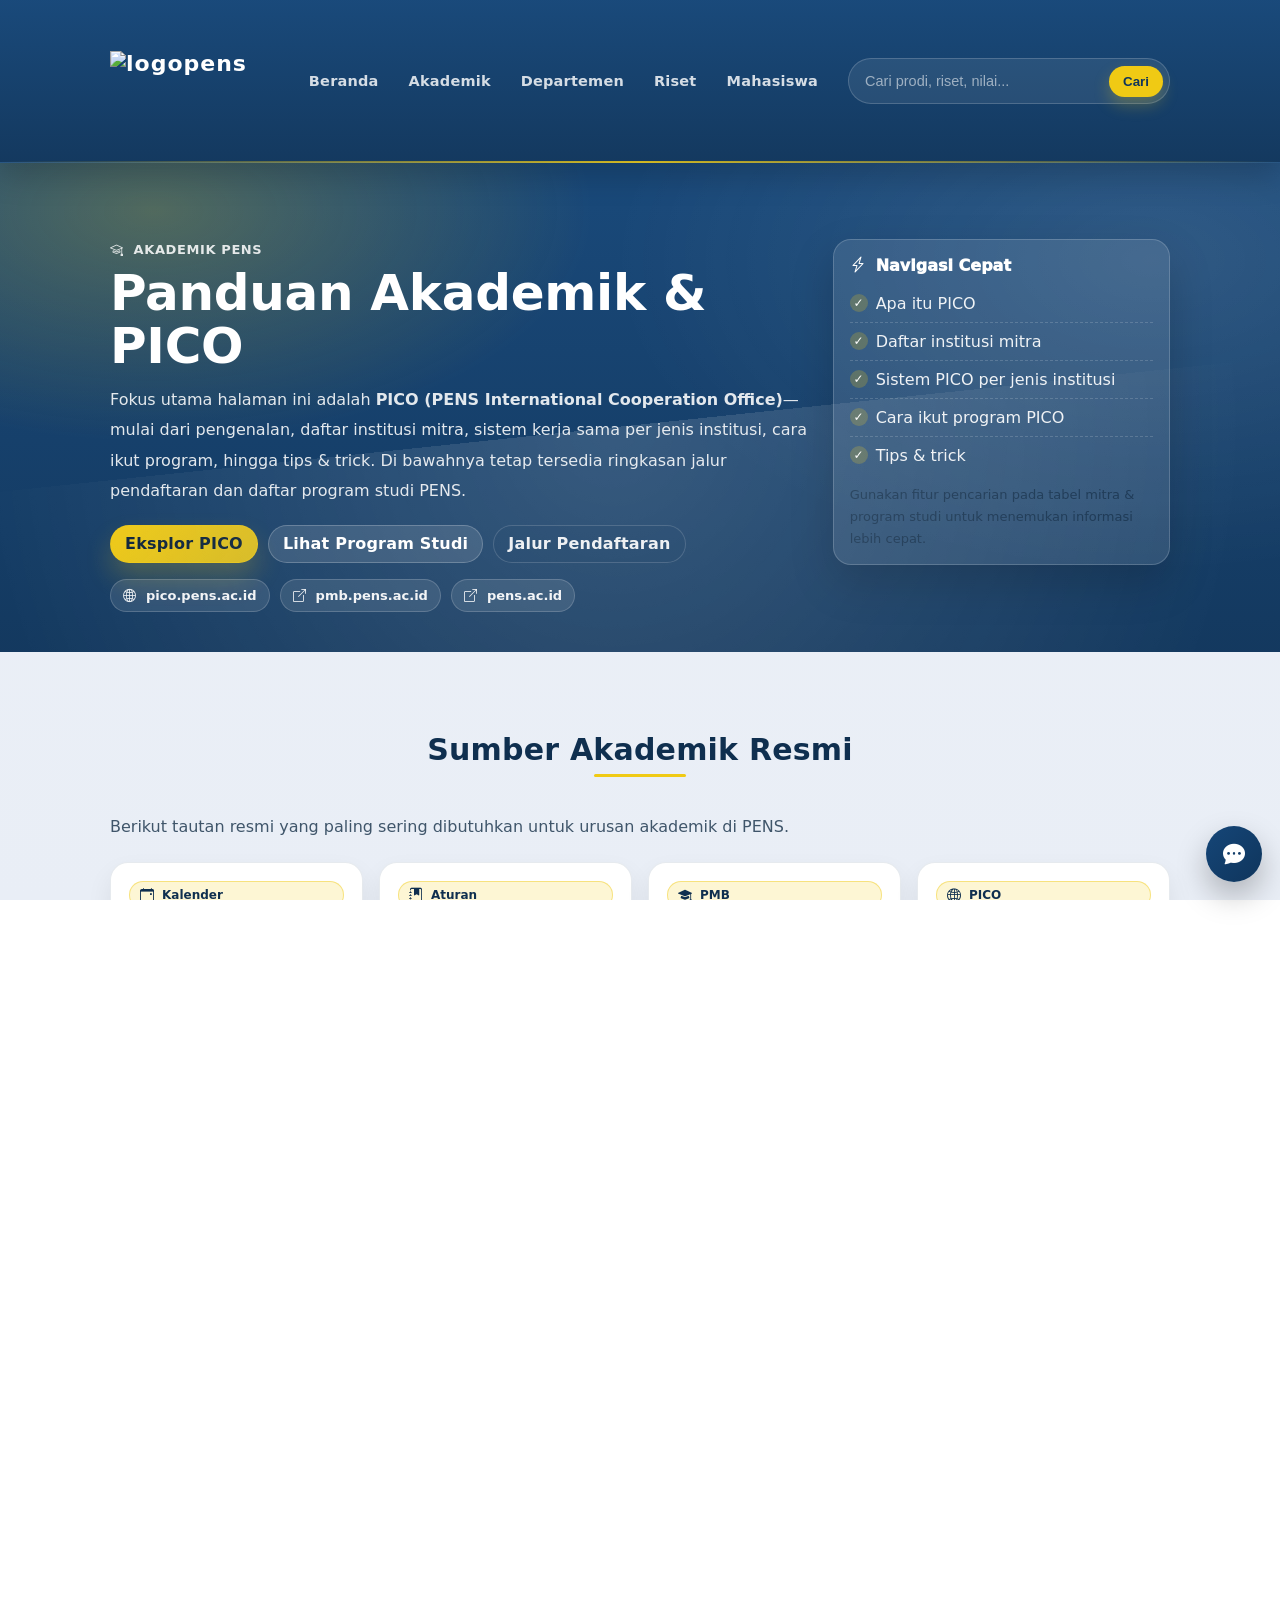
==== commit d5dbb48d: "Add content card for capacity information" ====
--- a/akademik.html
+++ b/akademik.html
@@ -5543,7 +5543,26 @@
             </p>
             <a
               class="card-source"
-              href="index.html#program"
+              href="departemen.html"
+              target="_blank"
+              rel="noopener"
+              >Buka bagian departemen
+              <i class="bi bi-box-arrow-up-right" aria-hidden="true"></i
+            ></a>
+          </article>
+          
+          <article class="content-card reveal" style="margin-top: 18px">
+            <div class="card-badge">
+              <i class="bi bi-check2-circle" aria-hidden="true"></i
+              ><span>Tautan</span>
+            </div>
+            <h3>Bagaimana dengan daya tampungnya?</h3>
+            <p class="muted">
+              Cek daya tampung di halaman resmi pens.
+            </p>
+            <a
+              class="card-source"
+              href="https://pmb.pens.ac.id/index.php/dayatampung/"
               target="_blank"
               rel="noopener"
               >Buka bagian departemen
